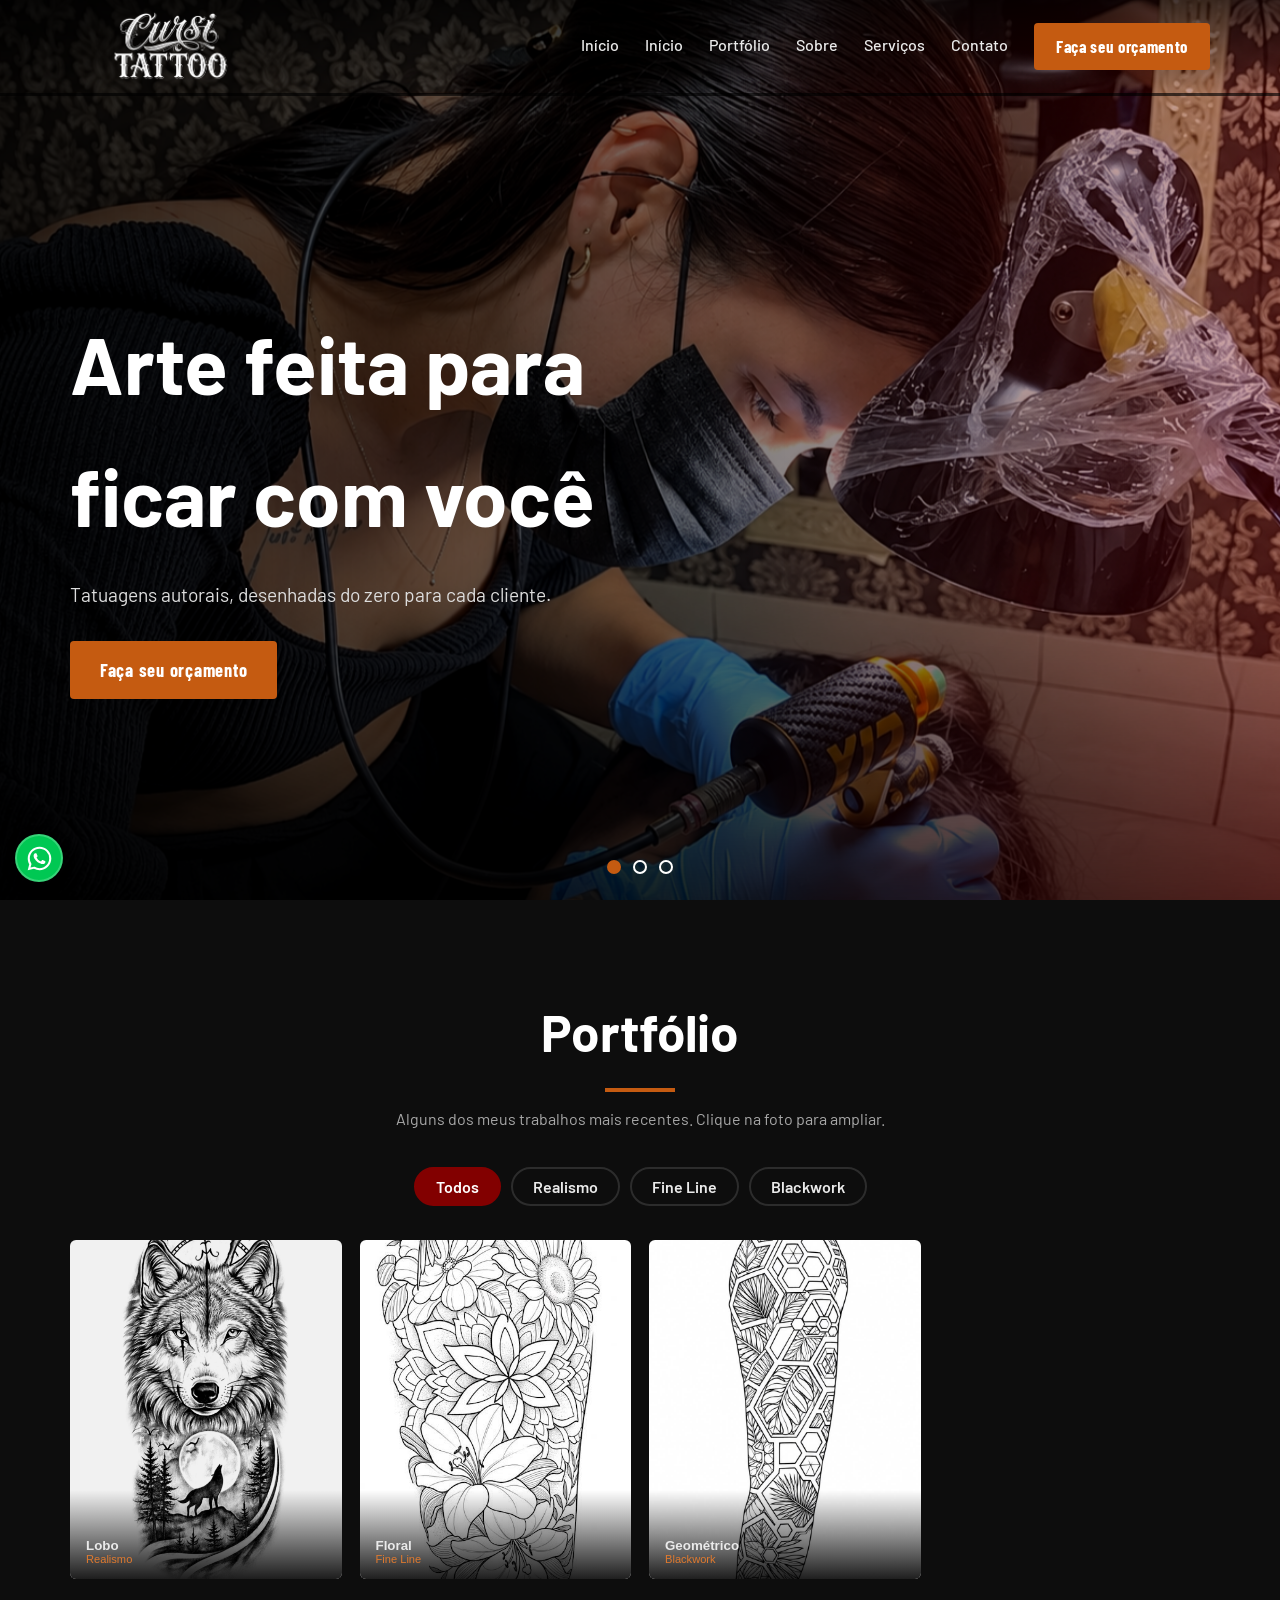
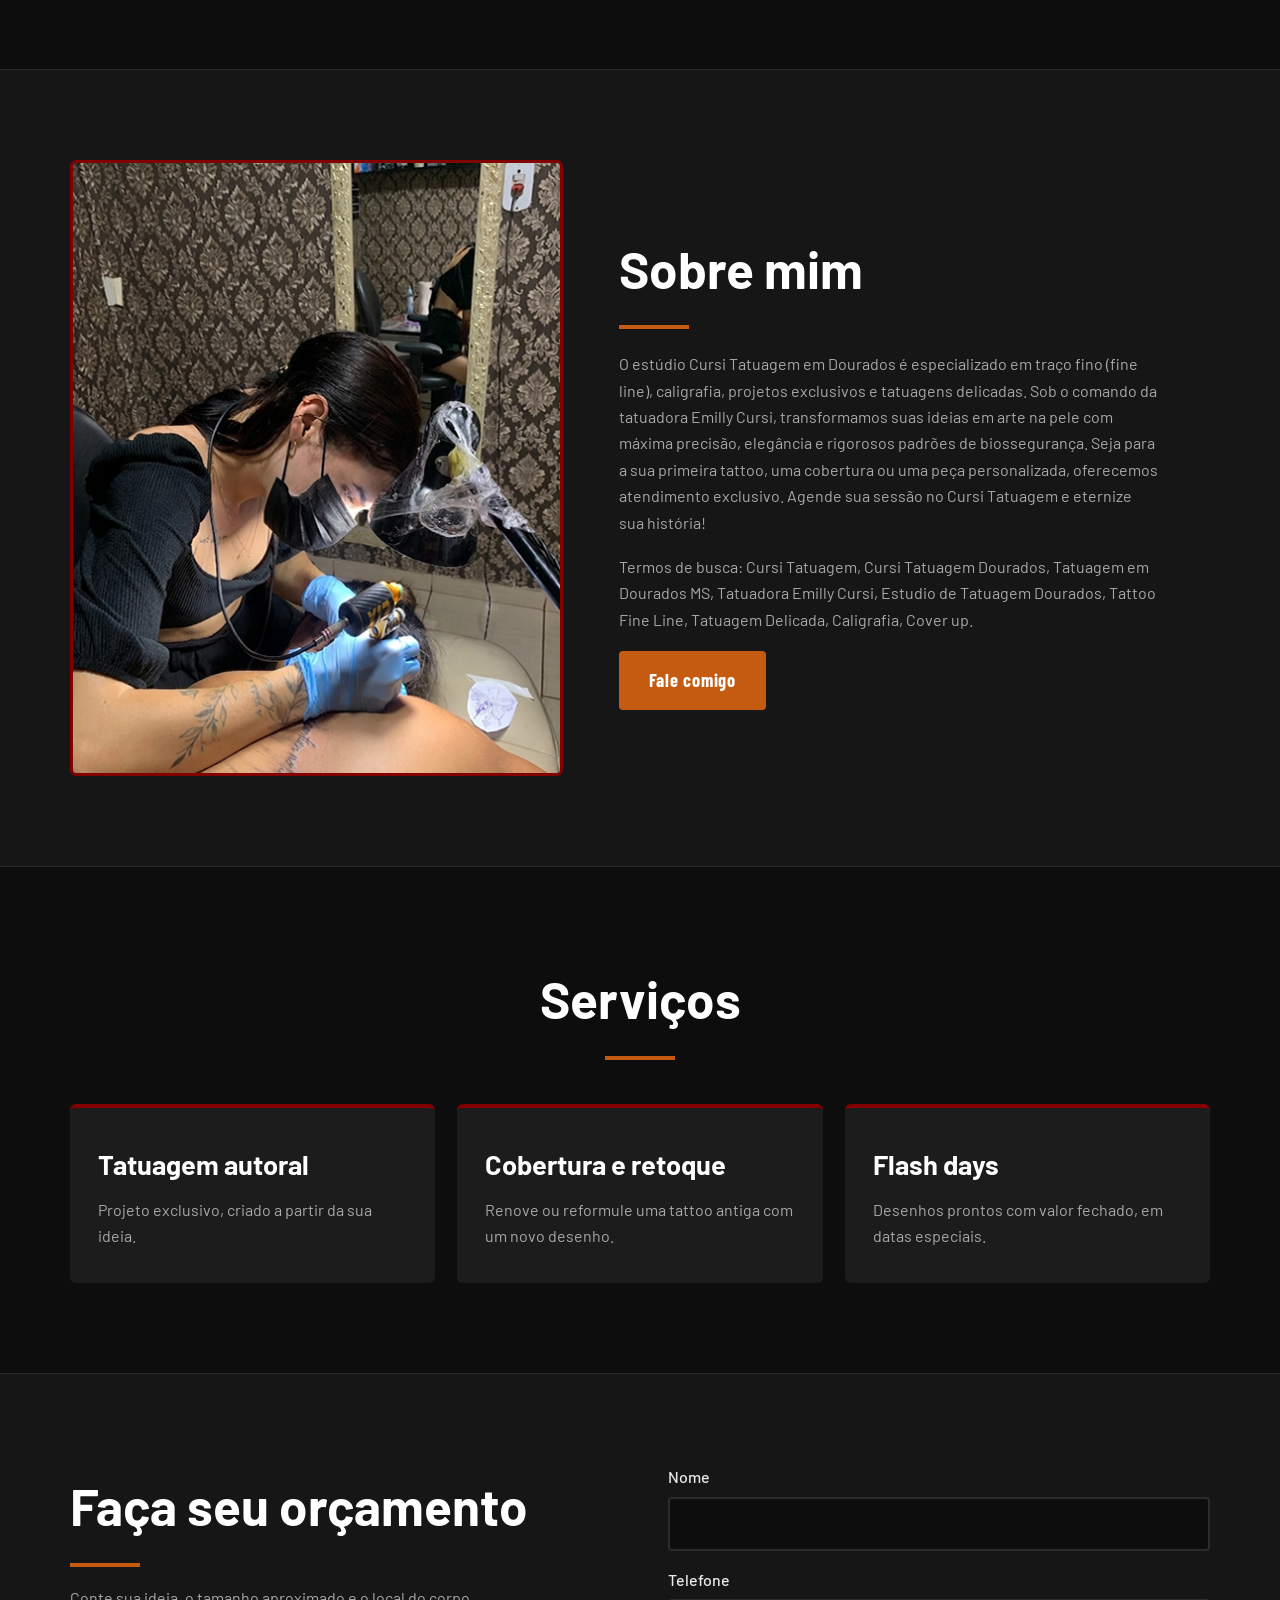
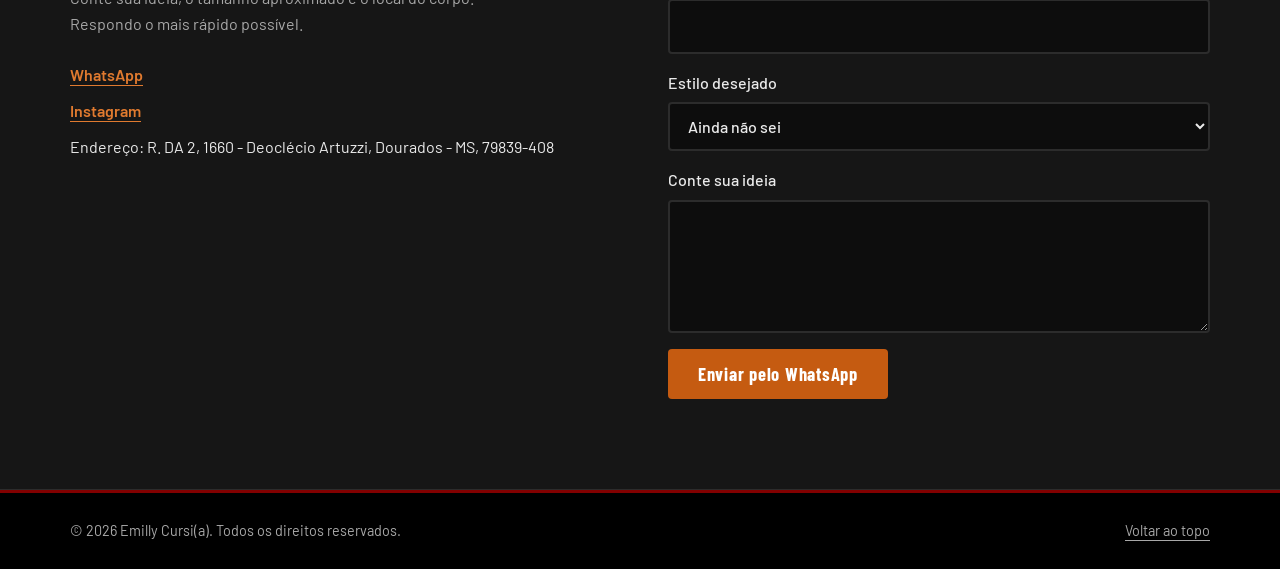
==== index.html @ 201fee4a "Add files via upload" ====
<!DOCTYPE html>
<html lang="pt-BR">
<head>
    <meta charset="UTF-8">
    <meta name="viewport" content="width=device-width, initial-scale=1.0">
    <meta name="theme-color" content="#820000">
    <meta name="description" content="Portfólio de tatuagens: realismo, fine line, blackwork e mais. Peça seu orçamento pelo WhatsApp.">
    <title>Cursi Tattoo | Tatuagens autorais</title>
	<link rel="icon" type="imagens/x-icon" href="imagens/favicon.ico">
    <link rel="preconnect" href="https://fonts.googleapis.com">
    <link rel="preconnect" href="https://fonts.gstatic.com" crossorigin>
    <link href="https://fonts.googleapis.com/css2?family=Barlow+Condensed:wght@500;600;700&family=Barlow:wght@400;500;600&display=swap" rel="stylesheet">
    <link rel="stylesheet" href="style.css">
</head>
<body>

    <!-- CABEÇALHO -->
    <header class="topo" id="topo">
        <div class="topo__barra container">
            <a href="#inicio" class="logo" aria-label="Página inicial">
                <img src="imagens/logo.png" alt="Logotipo" width="400" height="120">
            </a>

            <button class="menu-btn" id="menu-btn" aria-label="Abrir menu" aria-expanded="false" aria-controls="menu">
                <span></span><span></span><span></span>
            </button>

            <nav class="menu" id="menu" aria-label="Navegação principal">
                <a href="#inicio">Início</a>
                <a href="#inicio">Início</a>
                <a href="#portfolio">Portfólio</a>
                <a href="#sobre">Sobre</a>
                <a href="#servicos">Serviços</a>
                <a href="#contato">Contato</a>
                <a href="#contato" class="btn btn--cta menu__cta">Faça seu orçamento</a>
            </nav>
        </div>
    </header>

    <main>
        <!-- HERO (slides) -->
        <section class="hero" id="inicio" aria-roledescription="carrossel">
            <div class="slide ativo" style="--img:url('imagens/tatoo1.png')">
                <div class="container slide__texto">
                    <h1>Arte feita para ficar com você</h1>
                    <p>Tatuagens autorais, desenhadas do zero para cada cliente.</p>
                    <a href="#contato" class="btn btn--cta">Faça seu orçamento</a>
                </div>
            </div>
            <div class="slide" style="--img:url('imagens/tatoo2.png')">
                <div class="container slide__texto">
                    <h2>Higiene e segurança em cada sessão</h2>
                    <p>Material descartável e esterilizado, ambiente limpo e profissional.</p>
                    <a href="#contato" class="btn btn--cta">Faça seu orçamento</a>
                </div>
            </div>
            <div class="slide" style="--img:url('imagens/tatoo3.png')">
                <div class="container slide__texto">
                    <h2>Do primeiro traço à cicatrização</h2>
                    <p>Acompanho você em todas as etapas, inclusive nos cuidados depois da tattoo.</p>
                    <a href="#portfolio" class="btn btn--cta">Ver trabalhos</a>
                </div>
            </div>

            <div class="hero__pontos" id="hero-pontos" role="tablist" aria-label="Escolher slide"></div>
        </section>

        <!-- PORTFÓLIO -->
        <section class="secao" id="portfolio">
            <div class="container">
                <h2 class="titulo">Portfólio</h2>
                <p class="subtitulo">Alguns dos meus trabalhos mais recentes. Clique na foto para ampliar.</p>

                <div class="filtros" id="filtros" role="group" aria-label="Filtrar por estilo"></div>

                <div class="galeria" id="galeria">
                    <!-- As imagens aparecem aqui automaticamente pelo JavaScript -->
                </div>
            </div>
        </section>

        <!-- SOBRE -->
        <section class="secao secao--escura" id="sobre">
            <div class="container sobre">
                <div class="sobre__foto">
                    <img src="imagens/perfil.png" alt="Foto do tatuador(a)" onerror="this.parentElement.classList.add('sem-foto')">
                </div>
                <div class="sobre__texto">
                    <h2 class="titulo titulo--esq">Sobre mim</h2>
                    <p>O estúdio Cursi Tatuagem em Dourados é especializado em traço fino (fine line), caligrafia, projetos exclusivos e tatuagens delicadas. Sob o comando da tatuadora Emilly Cursi,
					transformamos suas ideias em arte na pele com máxima precisão, elegância e rigorosos padrões de biossegurança. Seja para a sua primeira tattoo, uma cobertura ou uma peça personalizada,
					oferecemos atendimento exclusivo. Agende sua sessão no Cursi Tatuagem e eternize sua história!</p>
                    <p>Termos de busca: Cursi Tatuagem, Cursi Tatuagem Dourados, Tatuagem em Dourados MS, Tatuadora Emilly Cursi, Estudio de Tatuagem Dourados, Tattoo Fine Line, Tatuagem Delicada, Caligrafia, Cover up.</p>
                    <a href="#contato" class="btn btn--cta">Fale comigo</a>
                </div>
            </div>
        </section>

        <!-- SERVIÇOS -->
        <section class="secao" id="servicos">
            <div class="container">
                <h2 class="titulo">Serviços</h2>
                <div class="servicos">
                    <article class="servico">
                        <h3>Tatuagem autoral</h3>
                        <p>Projeto exclusivo, criado a partir da sua ideia.</p>
                    </article>
                    <article class="servico">
                        <h3>Cobertura e retoque</h3>
                        <p>Renove ou reformule uma tattoo antiga com um novo desenho.</p>
                    </article>
                    <article class="servico">
                        <h3>Flash days</h3>
                        <p>Desenhos prontos com valor fechado, em datas especiais.</p>
                    </article>
                </div>
            </div>
        </section>

        <!-- CONTATO -->
        <section class="secao secao--escura" id="contato">
            <div class="container contato">
                <div class="contato__info">
                    <h2 class="titulo titulo--esq">Faça seu orçamento</h2>
                    <p>Conte sua ideia, o tamanho aproximado e o local do corpo. Respondo o mais rápido possível.</p>
                    <ul class="contato__lista">
                        <li><a href="#" id="link-whats" target="_blank" rel="noopener">WhatsApp</a></li>
                        <li><a href="#" id="link-insta" target="_blank" rel="noopener">Instagram</a></li>
                        <li id="endereco">Endereço: R. DA 2, 1660 - Deoclécio Artuzzi, Dourados - MS, 79839-408</li>
                    </ul>
                </div>

                <form class="form" id="form-contato">
                    <label>Nome
                        <input type="text" name="nome" required autocomplete="name">
                    </label>
                    <label>Telefone
                        <input type="tel" name="telefone" required autocomplete="tel">
                    </label>
                    <label>Estilo desejado
                        <select name="estilo" id="campo-estilo"></select>
                    </label>
                    <label>Conte sua ideia
                        <textarea name="mensagem" rows="4" required></textarea>
                    </label>
                    <button type="submit" class="btn btn--cta">Enviar pelo WhatsApp</button>
                </form>
            </div>
        </section>
    </main>

    <footer class="rodape">
        <div class="container rodape__linha">
            <p>&copy; 2026 Emilly Cursi(a). Todos os direitos reservados.</p>
            <a href="#topo">Voltar ao topo</a>
        </div>
    </footer>

    <!-- LIGHTBOX -->
    <div class="lightbox" id="lightbox" hidden>
        <button class="lightbox__fechar" id="lightbox-fechar" aria-label="Fechar">&times;</button>
        <figure>
            <img id="lightbox-img" src="" alt="">
            <figcaption id="lightbox-legenda"></figcaption>
        </figure>
    </div>


    <!-- BOTÃO FIXO DO WHATSAPP -->
    <a class="whatsapp-flutuante" id="whatsapp-flutuante"
       href="#" target="_blank" rel="noopener"
       aria-label="Fale pelo WhatsApp">
        <svg viewBox="0 0 32 32" aria-hidden="true" focusable="false">
            <path d="M16.02 3C8.85 3 3.02 8.82 3.02 15.99c0 2.29.6 4.44 1.66 6.3L3 29l6.88-1.64a12.94 12.94 0 0 0 6.14 1.55h.01c7.17 0 13-5.83 13-13S23.19 3 16.02 3Zm0 23.7h-.01a10.7 10.7 0 0 1-5.45-1.49l-.39-.23-4.08.98 1.09-3.98-.25-.41a10.68 10.68 0 0 1-1.64-5.58C5.29 10.1 10.12 5.27 16.02 5.27c2.85 0 5.53 1.11 7.55 3.13a10.6 10.6 0 0 1 3.12 7.56c0 5.9-4.8 10.74-10.67 10.74Zm5.88-8.04c-.32-.16-1.9-.94-2.19-1.05-.29-.1-.51-.16-.72.16-.22.32-.83 1.05-1.02 1.27-.19.21-.37.24-.69.08-.32-.16-1.36-.5-2.59-1.59-.96-.85-1.61-1.9-1.8-2.22-.19-.32-.02-.49.14-.65.14-.14.32-.37.48-.56.16-.19.21-.32.32-.53.11-.22.05-.4-.03-.56-.08-.16-.72-1.74-.99-2.38-.26-.62-.53-.54-.72-.55h-.61c-.21 0-.56.08-.85.4-.29.32-1.12 1.1-1.12 2.67s1.15 3.1 1.31 3.31c.16.21 2.26 3.45 5.47 4.84.76.33 1.36.53 1.82.68.76.24 1.45.21 2 .13.61-.09 1.9-.78 2.17-1.53.27-.75.27-1.39.19-1.53-.08-.14-.29-.22-.61-.38Z"/>
        </svg>
    </a>

    <script src="script.js"></script>
</body>
</html>
---- style.css ----
:root {
    --vinho: #820000;
    --vinho-escuro: #4a0000;
    --laranja: #c55b11;
    --laranja-claro: #e07a2f;
    --fundo: #0d0d0d;
    --fundo-2: #161616;
    --card: #1c1c1c;
    --texto: #eaeaea;
    --texto-suave: #a8a8a8;
    --borda: #2c2c2c;
    --altura-topo: 96px;
}

*, *::before, *::after { margin: 0; padding: 0; box-sizing: border-box; }

html { scroll-behavior: smooth; scroll-padding-top: var(--altura-topo); }

body {
    font-family: 'Barlow', 'Segoe UI', Tahoma, sans-serif;
    background: var(--fundo);
    color: var(--texto);
    line-height: 1.65;
    -webkit-font-smoothing: antialiased;
}

img { max-width: 100%; display: block; }
a { color: inherit; }

h1, h2, h3, .logo { display: block; flex-shrink: 0; }
.logo img { width: 200px; height: auto; }

:focus-visible { outline: 3px solid var(--laranja-claro); outline-offset: 3px; }

.container { width: min(1140px, 100% - 40px); margin-inline: auto; }

/* ---------- Botões ---------- */
.btn {
    display: inline-block;
    padding: 14px 30px;
    border: 0;
    border-radius: 4px;
    font-family: 'Barlow Condensed', sans-serif;
    font-size: 1.15rem;
    font-weight: 700;
    letter-spacing: 0.04em;
    text-decoration: none;
    cursor: pointer;
    transition: background-color .25s, transform .15s;
}
.btn--cta { background: var(--laranja); color: #fff; }
.btn--cta:hover { background: var(--laranja-claro); }
.btn--cta:active { transform: translateY(1px); }

/* ---------- Topo ---------- */
.topo {
    position: fixed;
    inset: 0 0 auto 0;
    z-index: 50;
    height: var(--altura-topo);
    background: linear-gradient(rgba(0,0,0,.65), transparent);
    border-bottom: 3px solid transparent;
    transition: background-color .3s, border-color .3s, height .3s;
}
.topo.rolou {
    background: rgba(13, 13, 13, .94);
    backdrop-filter: blur(8px);
    border-bottom-color: var(--vinho);
}
.topo__barra {
    height: 100%;
    display: flex;
    align-items: center;
    justify-content: space-between;
    gap: 20px;
}
.logo {
    font-size: 1.9rem;
    text-decoration: none;
    color: #fff;
    letter-spacing: 0.02em;
}

.menu { display: flex; align-items: center; gap: 26px; }
.menu a:not(.btn) {
    text-decoration: none;
    font-weight: 500;
    color: var(--texto);
    padding: 6px 0;
    border-bottom: 2px solid transparent;
    transition: border-color .2s, color .2s;
}
.menu a:not(.btn):hover { border-color: var(--laranja); color: #fff; }
.menu__cta { padding: 10px 22px; font-size: 1.05rem; }

.menu-btn {
    display: none;
    background: none;
    border: 0;
    width: 44px;
    height: 44px;
    cursor: pointer;
    flex-direction: column;
    justify-content: center;
    gap: 6px;
    padding: 10px;
}
.menu-btn span {
    display: block;
    height: 3px;
    background: #fff;
    border-radius: 2px;
    transition: transform .25s, opacity .25s;
}
.menu-btn[aria-expanded="true"] span:nth-child(1) { transform: translateY(9px) rotate(45deg); }
.menu-btn[aria-expanded="true"] span:nth-child(2) { opacity: 0; }
.menu-btn[aria-expanded="true"] span:nth-child(3) { transform: translateY(-9px) rotate(-45deg); }

/* ---------- Hero ---------- */
.hero {
    position: relative;
    height: 100vh;
    height: 100svh;
    min-height: 560px;
    overflow: hidden;
    background: var(--vinho-escuro);
}
.slide {
    position: absolute;
    inset: 0;
    display: flex;
    align-items: center;
    padding-top: var(--altura-topo);
    opacity: 0;
    visibility: hidden;
    transition: opacity 1.2s ease, visibility 1.2s;
    background: linear-gradient(135deg, var(--vinho-escuro), var(--fundo));
}
.slide.ativo { opacity: 1; visibility: visible; }

/* Imagem de fundo com zoom lento */
.slide::before {
    content: "";
    position: absolute;
    inset: 0;
    background: var(--img) center / cover no-repeat;
    transform: scale(1);
}
.slide.ativo::before { animation: zoom-lento 12s ease-out forwards; }
@keyframes zoom-lento { to { transform: scale(1.15); } }

/* Película escura + toque vinho para dar leitura ao texto */
.slide::after {
    content: "";
    position: absolute;
    inset: 0;
    background:
        linear-gradient(90deg, rgba(0,0,0,.85) 0%, rgba(0,0,0,.5) 55%, rgba(130,0,0,.35) 100%),
        linear-gradient(0deg, rgba(0,0,0,.7) 0%, transparent 35%);
}
.slide > * { position: relative; z-index: 1; }

.slide__texto { max-width: 1140px; }
.slide__texto h1,
.slide__texto h2 {
    font-size: clamp(2.6rem, 7vw, 5rem);
    max-width: 14ch;
    margin-bottom: 18px;
    color: #fff;
}
.slide__texto p {
    max-width: 46ch;
    font-size: 1.2rem;
    color: #ddd;
    margin-bottom: 30px;
}

.hero__pontos {
    position: absolute;
    bottom: 26px;
    left: 0; right: 0;
    display: flex;
    justify-content: center;
    gap: 12px;
}
.ponto {
    width: 14px;
    height: 14px;
    border-radius: 50%;
    border: 2px solid #fff;
    background: transparent;
    cursor: pointer;
    transition: background-color .2s;
}
.ponto.ativo { background: var(--laranja); border-color: var(--laranja); }

/* ---------- Seções ---------- */
.secao { padding: 90px 0; }
.secao--escura { background: var(--fundo-2); border-block: 1px solid var(--borda); }

.titulo {
    font-size: clamp(2.2rem, 5vw, 3.2rem);
    text-align: center;
    color: #fff;
    margin-bottom: 14px;
}
.titulo::after {
    content: "";
    display: block;
    width: 70px;
    height: 4px;
    margin: 14px auto 0;
    background: var(--laranja);
}
.titulo--esq { text-align: left; }
.titulo--esq::after { margin-left: 0; }

.subtitulo {
    text-align: center;
    color: var(--texto-suave);
    max-width: 56ch;
    margin: 0 auto 34px;
}

/* ---------- Filtros ---------- */
.filtros {
    display: flex;
    flex-wrap: wrap;
    justify-content: center;
    gap: 10px;
    margin-bottom: 34px;
}
.filtro {
    background: transparent;
    color: var(--texto);
    border: 2px solid var(--borda);
    border-radius: 999px;
    padding: 8px 20px;
    font: 600 1rem 'Barlow', sans-serif;
    cursor: pointer;
    transition: background-color .2s, border-color .2s;
}
.filtro:hover { border-color: var(--laranja); }
.filtro.ativo { background: var(--vinho); border-color: var(--vinho); color: #fff; }

/* ---------- Galeria ---------- */
.galeria {
    display: grid;
    grid-template-columns: repeat(auto-fill, minmax(260px, 1fr));
    gap: 18px;
}
.foto-card {
    position: relative;
    padding: 0;
    border: 0;
    background: var(--card);
    border-radius: 6px;
    overflow: hidden;
    cursor: zoom-in;
    aspect-ratio: 4 / 5;
    text-align: left;
    color: inherit;
}
.foto-card img {
    width: 100%;
    height: 100%;
    object-fit: cover;
    transition: transform .5s ease;
}
.foto-card:hover img { transform: scale(1.06); }

.foto-card__legenda {
    position: absolute;
    inset: auto 0 0 0;
    padding: 48px 16px 14px;
    background: linear-gradient(transparent, rgba(0,0,0,.88));
    font-weight: 600;
}
.foto-card__legenda small {
    display: block;
    font-weight: 400;
    color: var(--laranja-claro);
}
.galeria__vazia { grid-column: 1 / -1; text-align: center; color: var(--texto-suave); }

/* ---------- Sobre ---------- */
.sobre {
    display: grid;
    grid-template-columns: 1fr 1.2fr;
    gap: 56px;
    align-items: center;
}
.sobre__foto {
    aspect-ratio: 4 / 5;
    border-radius: 6px;
    overflow: hidden;
    border: 3px solid var(--vinho);
    background: linear-gradient(135deg, var(--vinho-escuro), var(--card));
}
.sobre__foto img { width: 100%; height: 100%; object-fit: cover; }
.sobre__foto.sem-foto img { display: none; }
.sobre__texto p { color: var(--texto-suave); margin-bottom: 18px; max-width: 60ch; }
.sobre__texto .titulo { margin-bottom: 22px; }

/* ---------- Serviços ---------- */
.servicos {
    display: grid;
    grid-template-columns: repeat(auto-fit, minmax(260px, 1fr));
    gap: 22px;
    margin-top: 44px;
}
.servico {
    background: var(--card);
    padding: 34px 28px;
    border-radius: 6px;
    border-top: 4px solid var(--vinho);
}
.servico h3 { font-size: 1.7rem; margin-bottom: 10px; color: #fff; }
.servico p { color: var(--texto-suave); }

/* ---------- Contato ---------- */
.contato {
    display: grid;
    grid-template-columns: 1fr 1fr;
    gap: 56px;
    align-items: start;
}
.contato__info p { color: var(--texto-suave); margin: 18px 0 24px; max-width: 46ch; }
.contato__lista { list-style: none; display: grid; gap: 10px; }
.contato__lista a { color: var(--laranja-claro); font-weight: 600; text-underline-offset: 4px; }

.form { display: grid; gap: 16px; }
.form label { display: grid; gap: 6px; font-weight: 500; }
.form input,
.form select,
.form textarea {
    width: 100%;
    background: var(--fundo);
    color: var(--texto);
    border: 2px solid var(--borda);
    border-radius: 4px;
    padding: 12px 14px;
    font: inherit;
    transition: border-color .2s;
}
.form input:focus,
.form select:focus,
.form textarea:focus { outline: none; border-color: var(--laranja); }
.form textarea { resize: vertical; }
.form .btn { justify-self: start; }

/* ---------- Rodapé ---------- */
.rodape { background: #000; border-top: 3px solid var(--vinho); padding: 26px 0; color: var(--texto-suave); font-size: .9rem; }
.rodape__linha { display: flex; justify-content: space-between; flex-wrap: wrap; gap: 10px; }
.rodape a { text-underline-offset: 4px; }


/* ---------- WhatsApp flutuante: ícone circular ---------- */
.whatsapp-flutuante {
    position: fixed;
    left: 15px;
    bottom: 18px;
    z-index: 60;
    width: 48px;
    height: 48px;
    display: flex;
    align-items: center;
    justify-content: center;
    padding: 0;
    border: 2px solid rgba(255, 255, 255, .22);
    border-radius: 50%;
    background: #00c853;
    color: #fff;
    box-shadow: 0 3px 12px rgba(0, 0, 0, .42);
    text-decoration: none;
    transition: background-color .2s ease, transform .2s ease, box-shadow .2s ease;
}

.whatsapp-flutuante:hover {
    background: #00b84a;
    color: #fff;
    transform: scale(1.07);
    box-shadow: 0 5px 16px rgba(0, 0, 0, .48);
}

.whatsapp-flutuante svg {
    display: block;
    width: 29px;
    height: 29px;
    fill: currentColor;
}

.whatsapp-flutuante:focus-visible {
    outline: 3px solid #fff;
    outline-offset: 4px;
}

/* ---------- Lightbox ---------- */
.lightbox {
    position: fixed;
    inset: 0;
    z-index: 100;
    background: rgba(0,0,0,.94);
    display: flex;
    align-items: center;
    justify-content: center;
    padding: 24px;
}
.lightbox[hidden] { display: none; }
.lightbox figure { max-width: min(900px, 100%); text-align: center; }
.lightbox img { max-height: 80vh; width: auto; margin: 0 auto; border-radius: 4px; }
.lightbox figcaption { margin-top: 12px; color: var(--texto-suave); }
.lightbox__fechar {
    position: absolute;
    top: 14px; right: 20px;
    background: none;
    border: 0;
    color: #fff;
    font-size: 2.8rem;
    line-height: 1;
    cursor: pointer;
}

/* ---------- Mobile ---------- */
@media (max-width: 860px) {
    :root { --altura-topo: 80px; }
    .logo img { width: 150px; }
    .menu-btn { display: flex; }

    .menu {
        position: fixed;
        top: var(--altura-topo);
        left: 0; right: 0;
        flex-direction: column;
        align-items: stretch;
        gap: 0;
        padding: 10px 20px 24px;
        background: #0d0d0d;
        border-bottom: 3px solid var(--vinho);
        transform: translateY(-120%);
        visibility: hidden;
        transition: transform .3s, visibility .3s;
    }
    .menu.aberto { transform: translateY(0); visibility: visible; }
    .menu a:not(.btn) { padding: 16px 0; border-bottom: 1px solid var(--borda); }
    .menu__cta { margin-top: 18px; text-align: center; }

    .sobre, .contato { grid-template-columns: 1fr; gap: 34px; }
    .sobre__foto { max-width: 380px; }
    .secao { padding: 64px 0; }
}


@media (max-width: 600px) {
    .whatsapp-flutuante {
        left: 14px;
        bottom: max(16px, env(safe-area-inset-bottom));
        width: 48px;
        height: 48px;
    }

    .whatsapp-flutuante svg {
        width: 28px;
        height: 28px;
    }
}

@media (prefers-reduced-motion: reduce) {
    html { scroll-behavior: auto; }
    .slide.ativo::before { animation: none; }
    *, *::before, *::after { transition-duration: .01ms !important; }
}
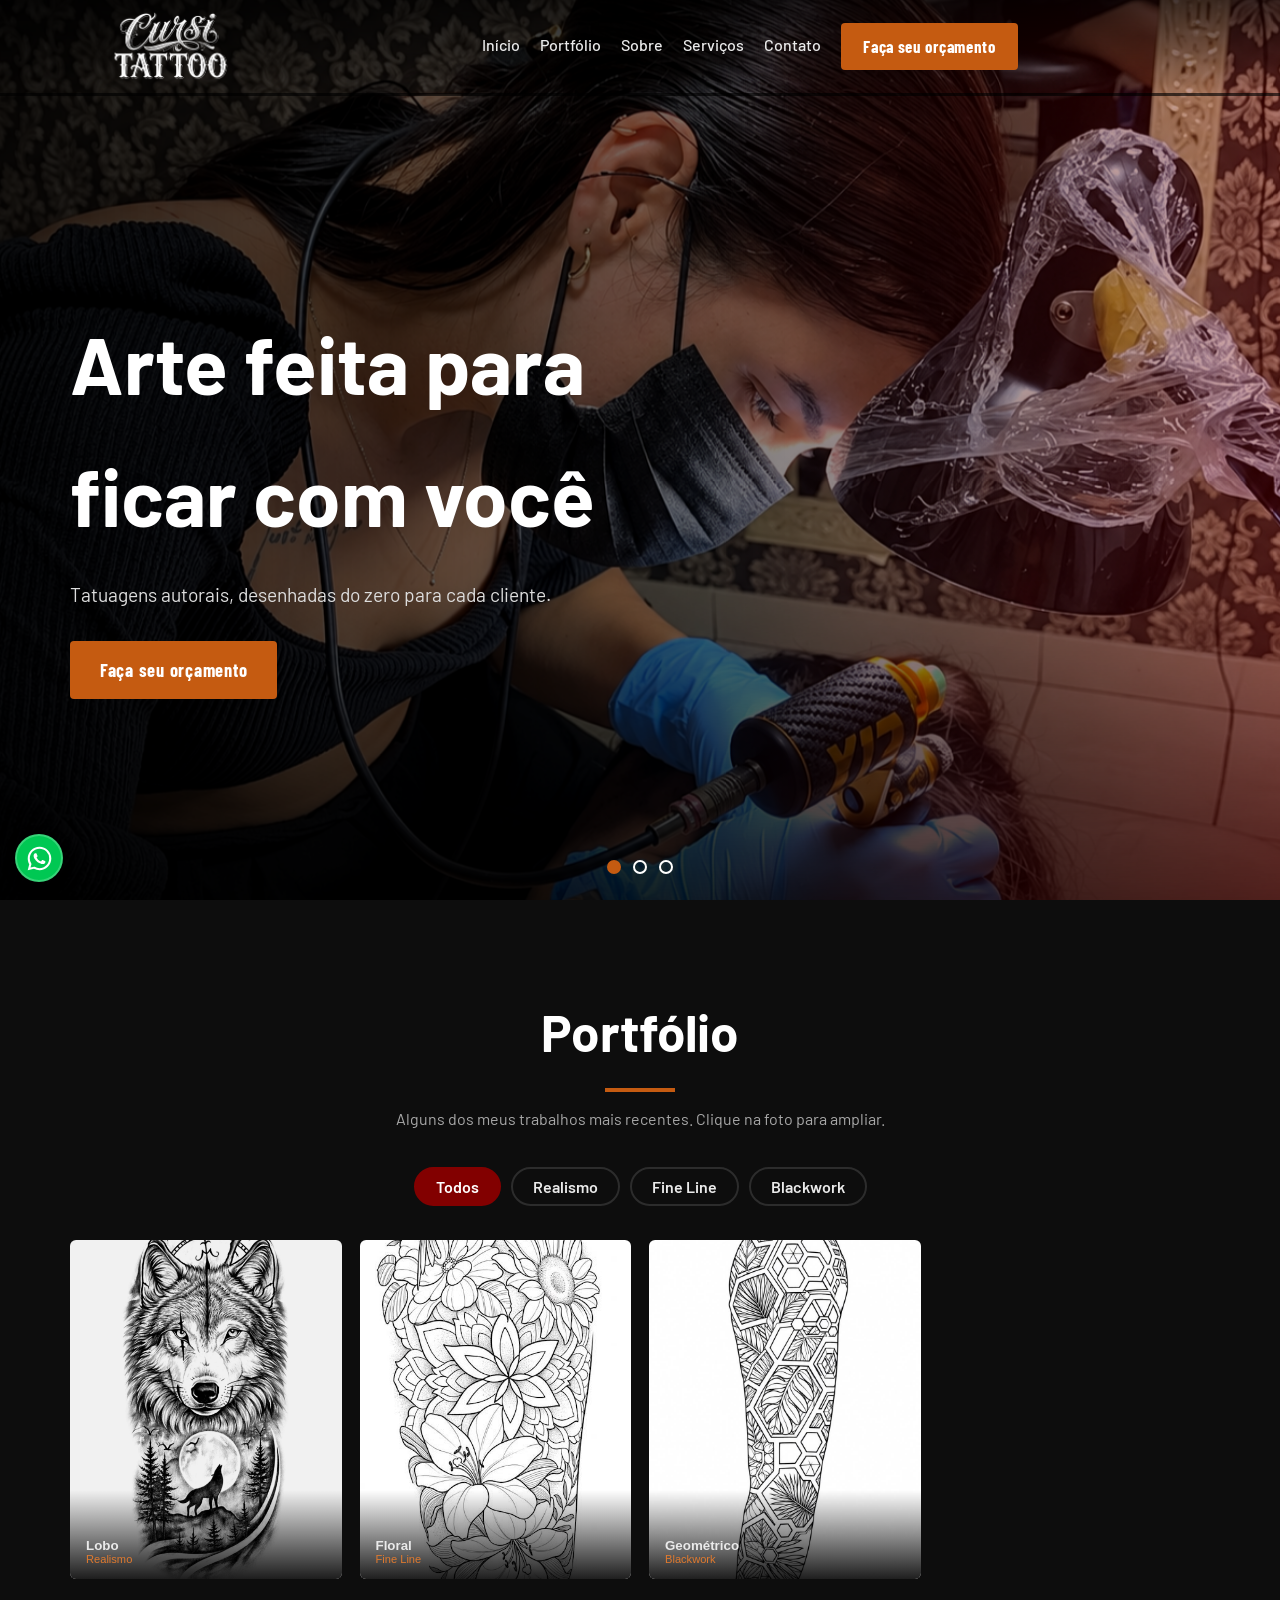
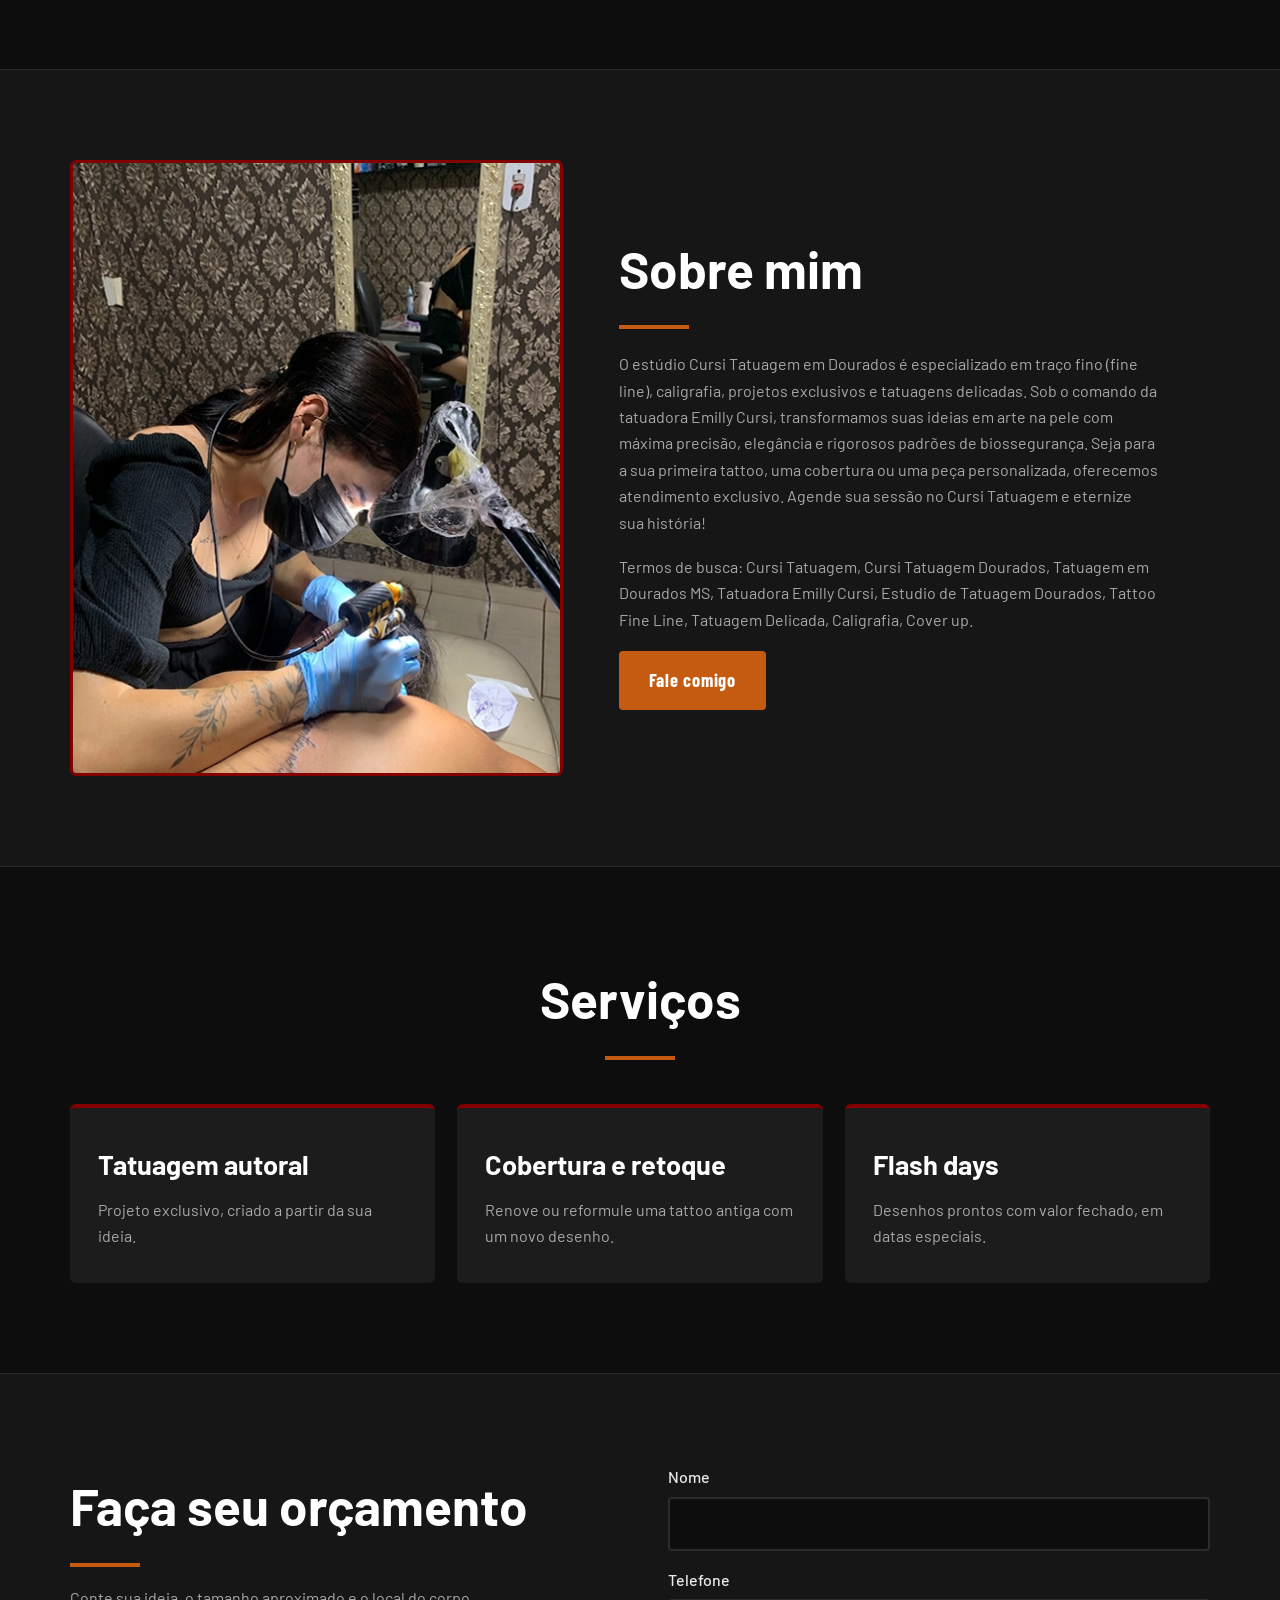
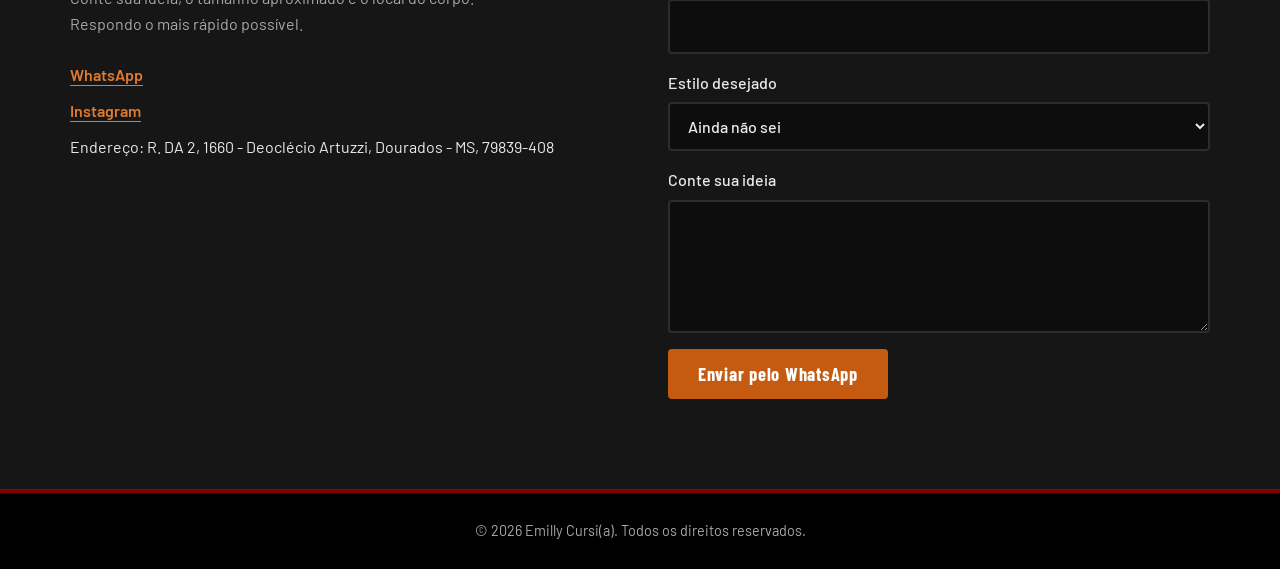
==== commit 7301e13c: "Add files via upload" ====
--- a/index.html
+++ b/index.html
@@ -13,7 +13,7 @@
     <link rel="stylesheet" href="style.css">
 </head>
 <body>
-
+<button id="btn-topo" title="Voltar ao topo">↑</button>
     <!-- CABEÇALHO -->
     <header class="topo" id="topo">
         <div class="topo__barra container">
@@ -26,7 +26,6 @@
             </button>
 
             <nav class="menu" id="menu" aria-label="Navegação principal">
-                <a href="#inicio">Início</a>
                 <a href="#inicio">Início</a>
                 <a href="#portfolio">Portfólio</a>
                 <a href="#sobre">Sobre</a>
@@ -152,7 +151,7 @@
     <footer class="rodape">
         <div class="container rodape__linha">
             <p>&copy; 2026 Emilly Cursi(a). Todos os direitos reservados.</p>
-            <a href="#topo">Voltar ao topo</a>
+            
         </div>
     </footer>
 
--- a/style.css
+++ b/style.css
@@ -470,3 +470,55 @@
     .slide.ativo::before { animation: none; }
     *, *::before, *::after { transition-duration: .01ms !important; }
 }
+
+/* Rolagem suave para toda a página (faz o link do rodapé funcionar suavemente) */
+html {
+    scroll-behavior: smooth;
+}
+
+/* Estilo e posição do botão flutuante */
+#btn-topo {
+    position: fixed;
+    bottom: 20px;
+    right: 20px;
+    z-index: 9999; /* Garante que fique por cima de todas as imagens e textos */
+    background-color: #820000; /* Mesma cor do tema do seu site */
+    color: #ffffff;
+    border: none;
+    border-radius: 50%;
+    width: 45px;
+    height: 45px;
+    font-size: 20px;
+    cursor: pointer;
+    display: none; /* Começa escondido até a pessoa rolar a página */
+    box-shadow: 0 4px 10px rgba(0, 0, 0, 0.3);
+    transition: opacity 0.3s, transform 0.3s;
+}
+
+#btn-topo:hover {
+    background-color: #a30000;
+    transform: scale(1.1);
+}
+
+.rodape__linha {
+    display: flex;
+    flex-direction: column;
+    align-items: center;
+    justify-content: center;
+    text-align: center;
+    gap: 10px;
+}
+/* Centraliza os links do menu mantendo a logo na esquerda */
+.topo__barra {
+    display: flex;
+    align-items: center;
+    justify-content: space-between;
+}
+
+.menu {
+    display: flex;
+    align-items: center;
+    justify-content: center;
+    flex: 1; /* Faz o menu ocupar o espaço restante e centralizar */
+    gap: 20px;
+}
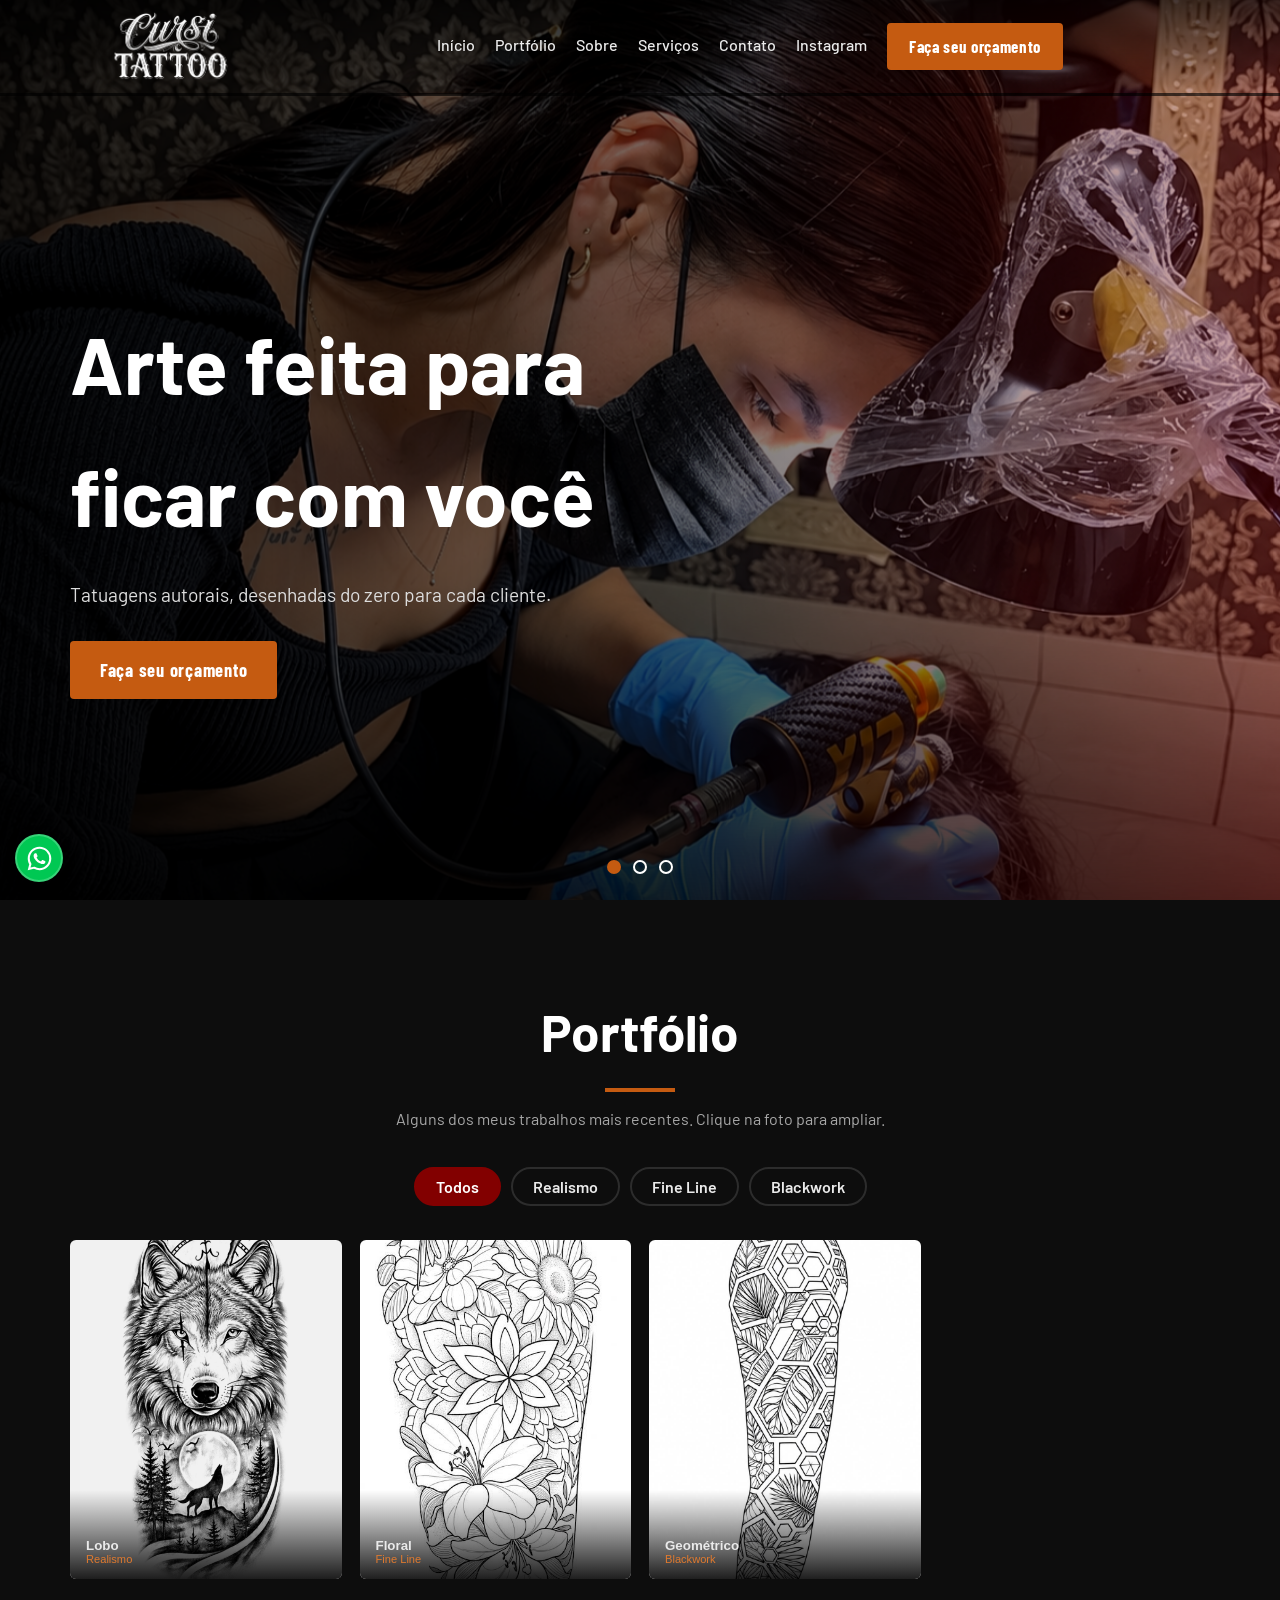
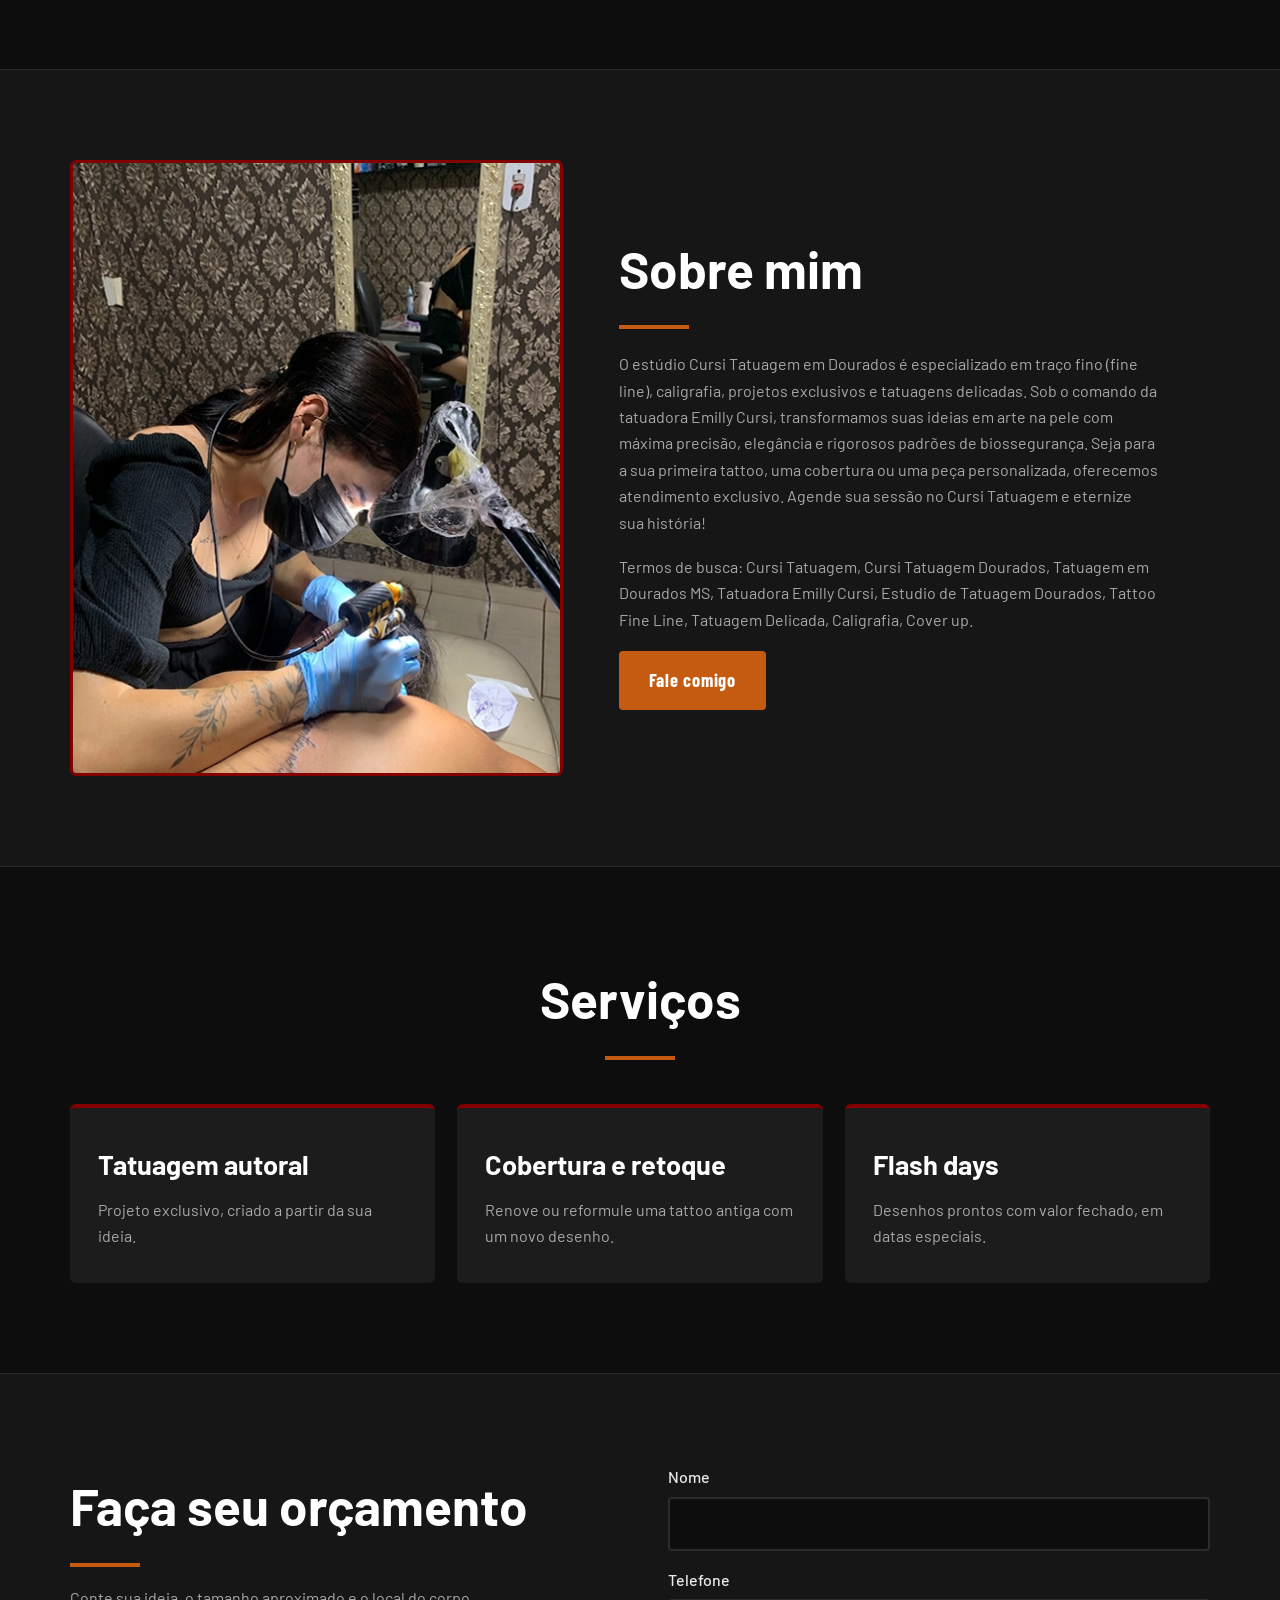
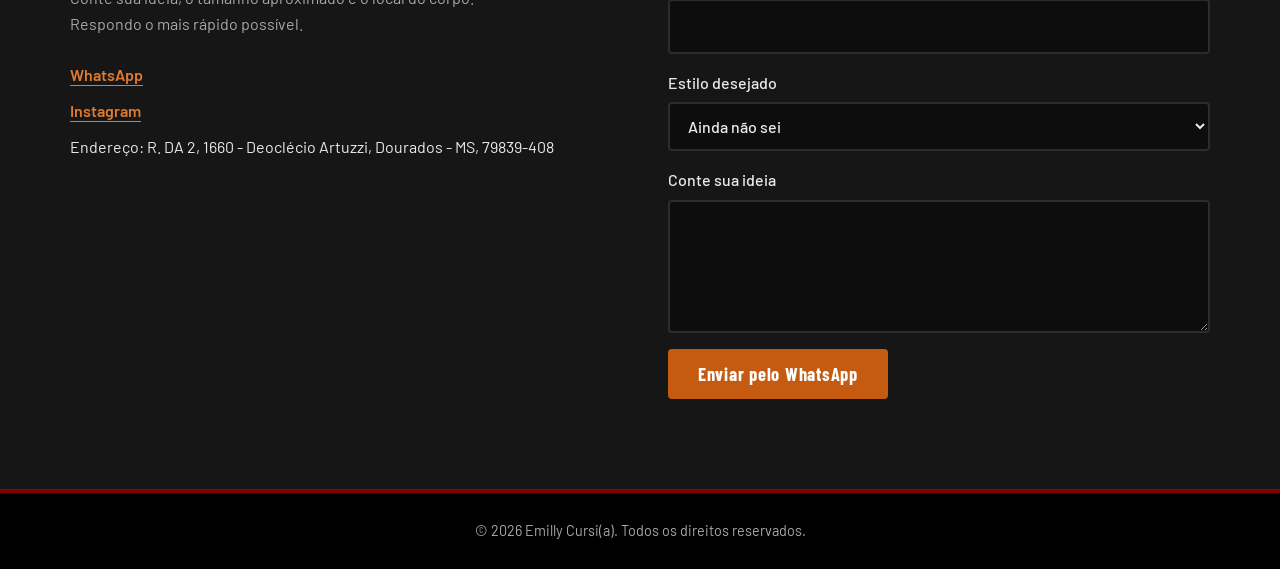
==== commit 7345dc67: "Add files via upload" ====
--- a/index.html
+++ b/index.html
@@ -11,6 +11,7 @@
     <link rel="preconnect" href="https://fonts.gstatic.com" crossorigin>
     <link href="https://fonts.googleapis.com/css2?family=Barlow+Condensed:wght@500;600;700&family=Barlow:wght@400;500;600&display=swap" rel="stylesheet">
     <link rel="stylesheet" href="style.css">
+	<link rel="stylesheet" href="https://cloudflare.com">
 </head>
 <body>
 <button id="btn-topo" title="Voltar ao topo">↑</button>
@@ -31,7 +32,9 @@
                 <a href="#sobre">Sobre</a>
                 <a href="#servicos">Serviços</a>
                 <a href="#contato">Contato</a>
+				<a href="https://instagram.com" id="link-insta" target="_blank" rel="noopener"><i class="fa-brands fa-instagram"></i> Instagram</li>
                 <a href="#contato" class="btn btn--cta menu__cta">Faça seu orçamento</a>
+
             </nav>
         </div>
     </header>
--- a/style.css
+++ b/style.css
@@ -522,3 +522,4 @@
     flex: 1; /* Faz o menu ocupar o espaço restante e centralizar */
     gap: 20px;
 }
+
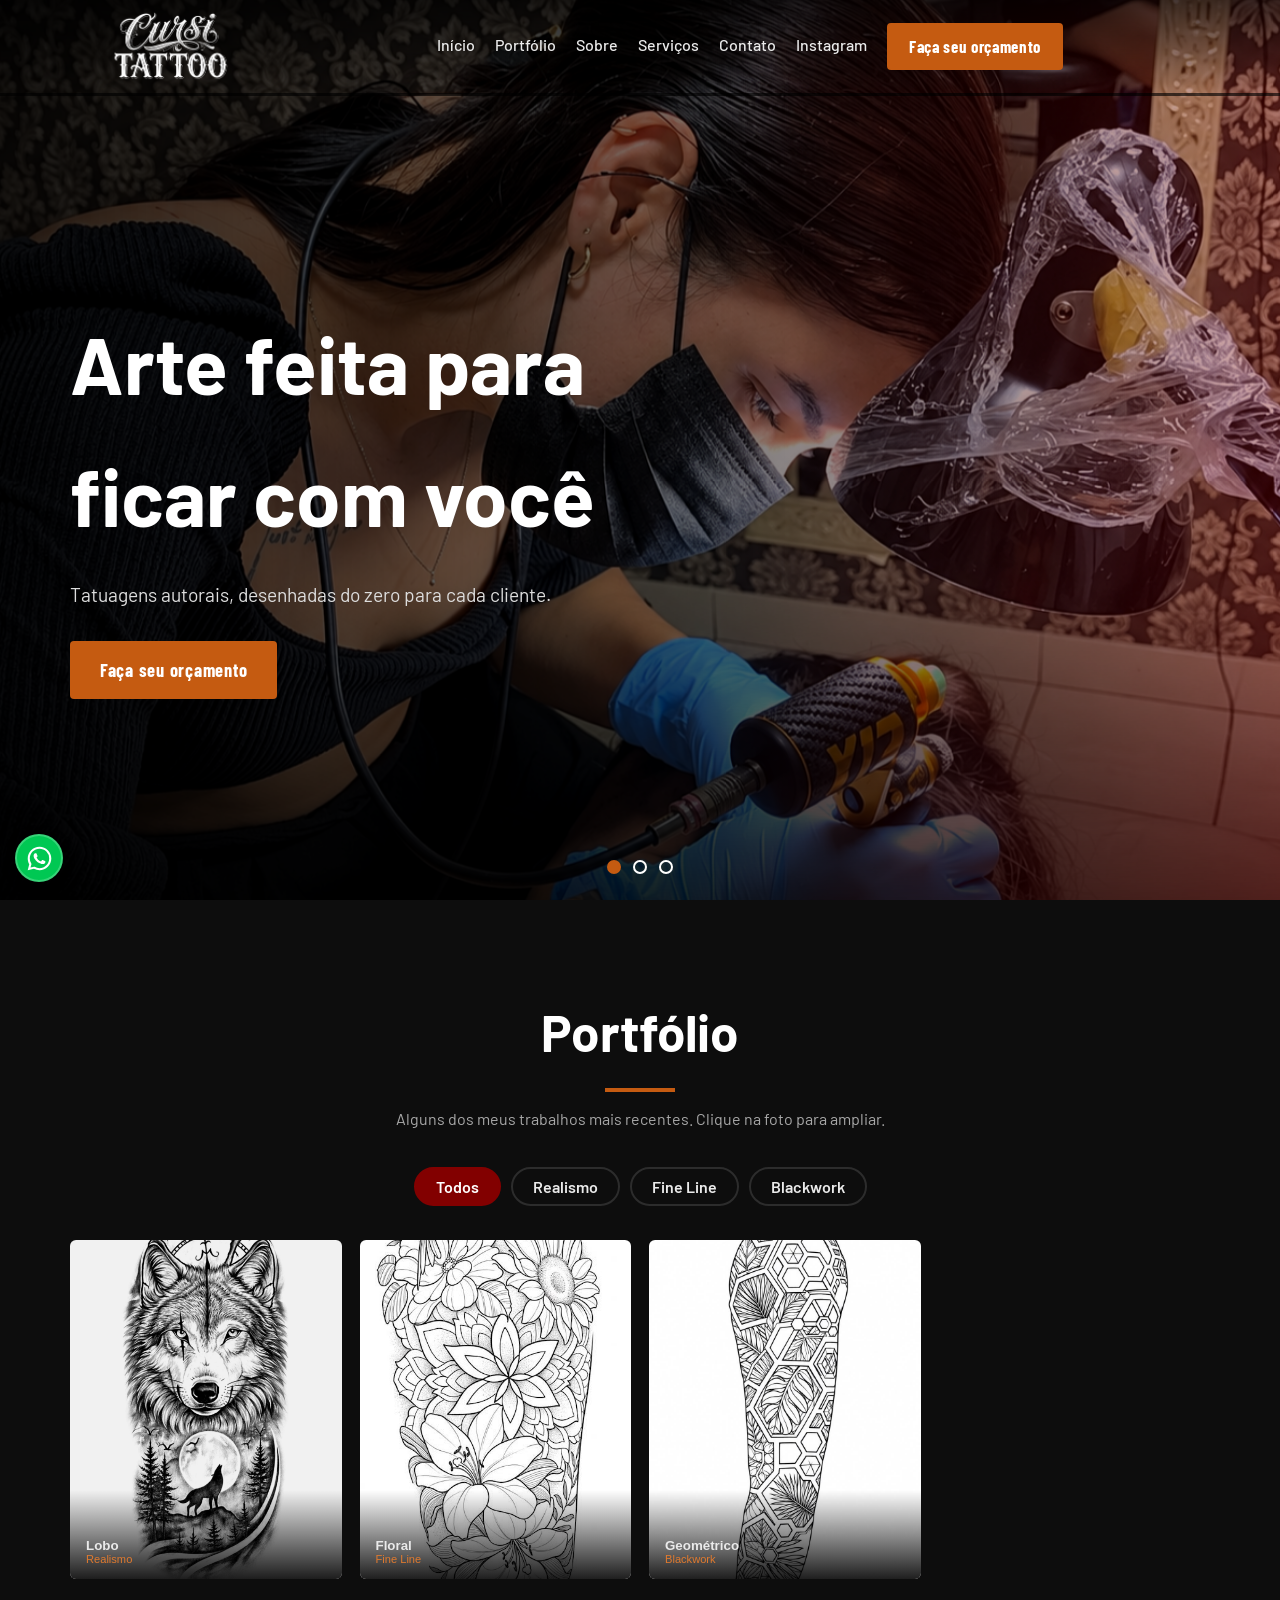
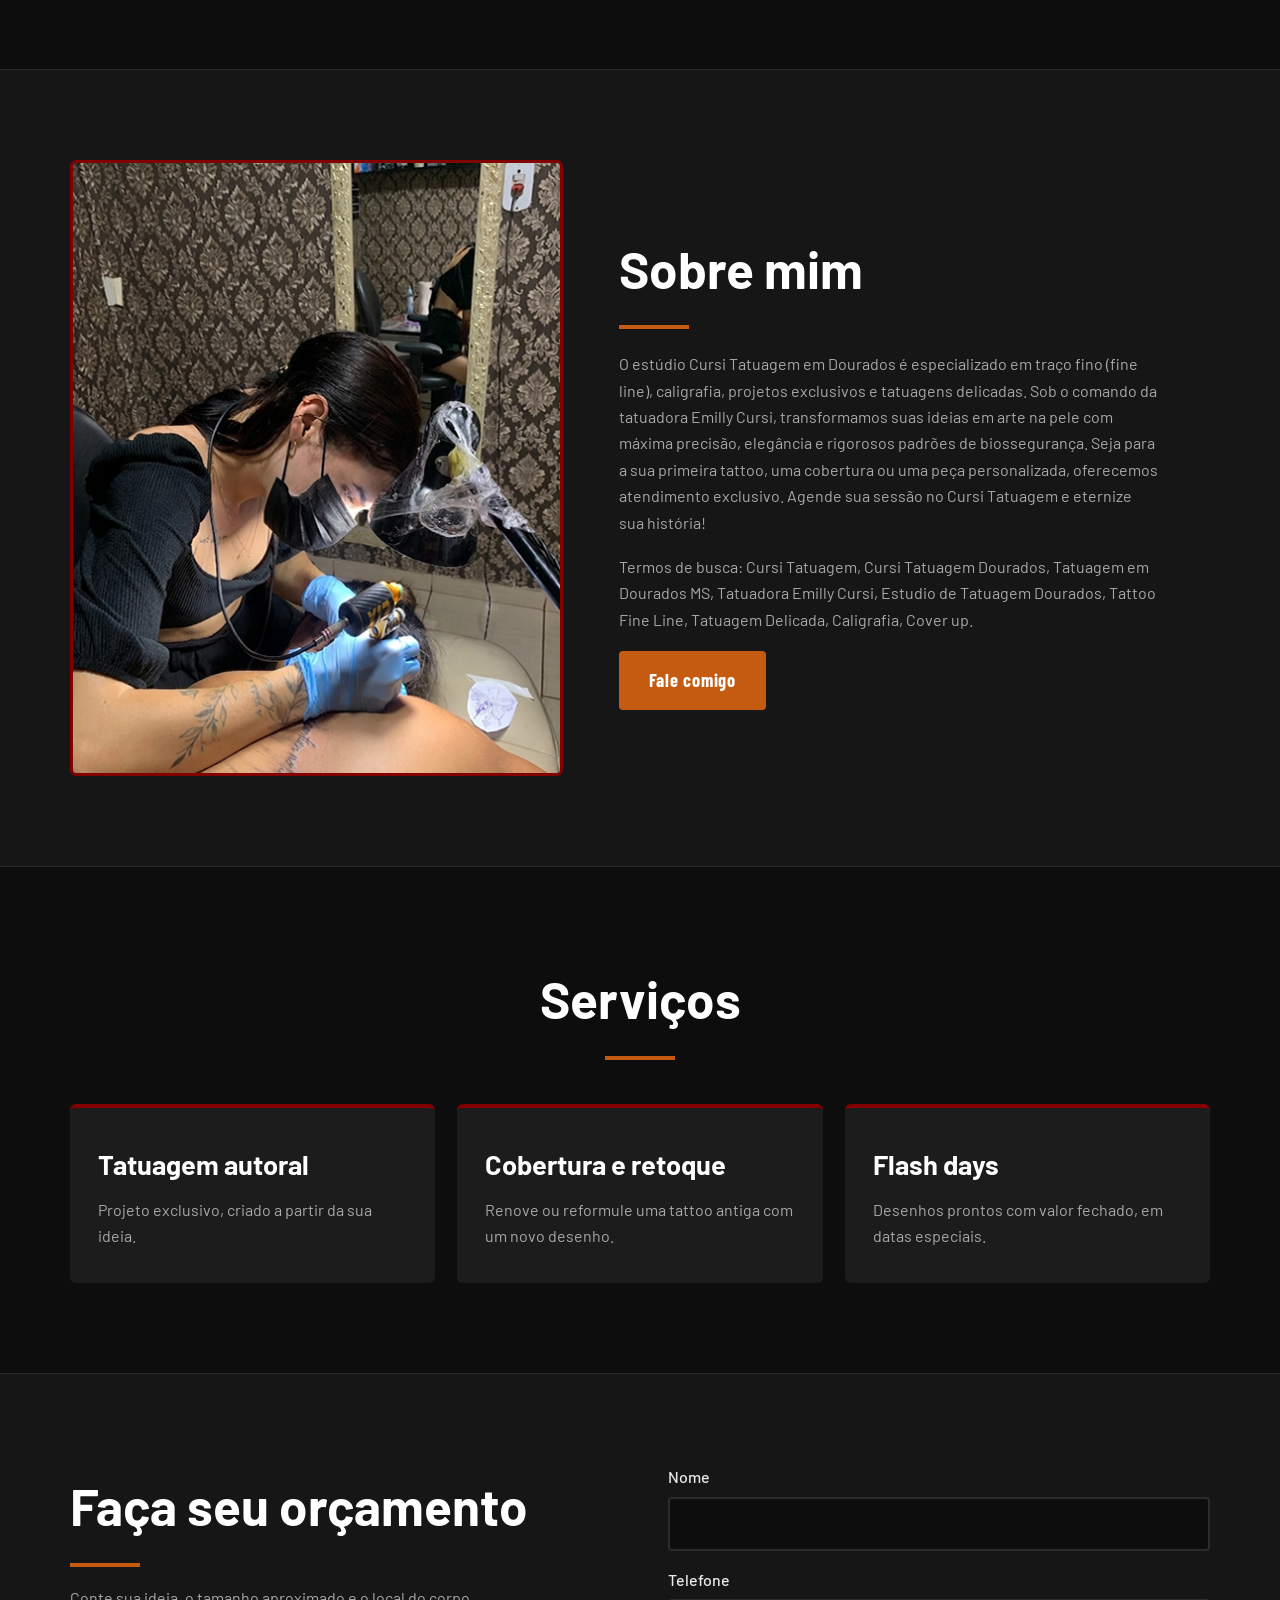
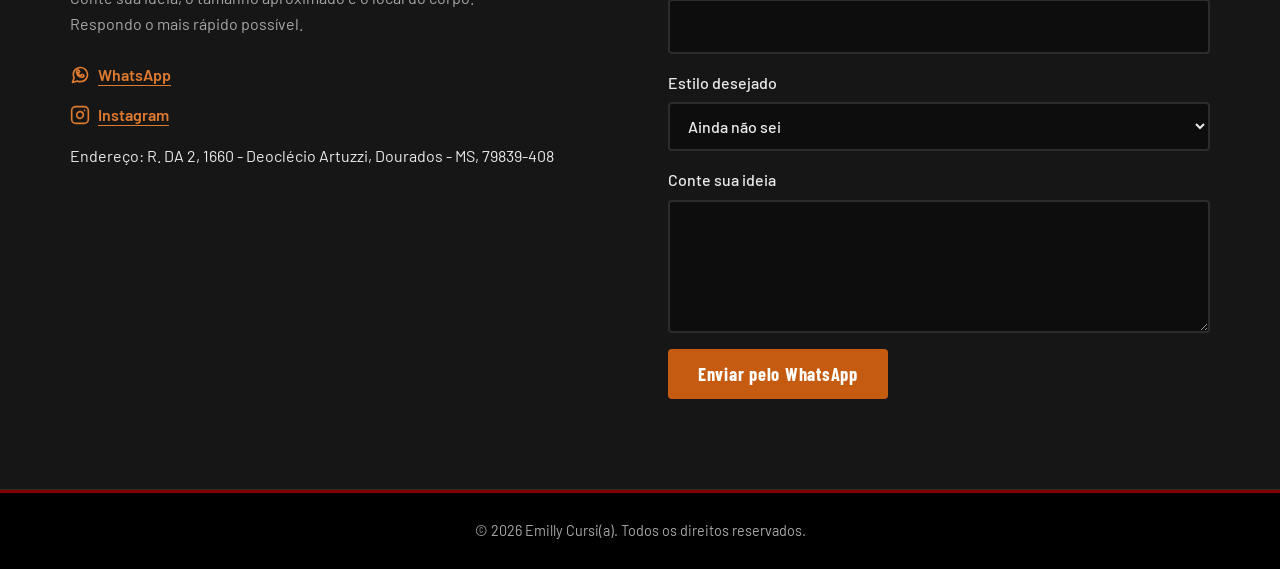
==== commit c3a2c676: "Add files via upload" ====
--- a/index.html
+++ b/index.html
@@ -34,7 +34,6 @@
                 <a href="#contato">Contato</a>
 				<a href="https://instagram.com" id="link-insta" target="_blank" rel="noopener"><i class="fa-brands fa-instagram"></i> Instagram</li>
                 <a href="#contato" class="btn btn--cta menu__cta">Faça seu orçamento</a>
-
             </nav>
         </div>
     </header>
@@ -118,20 +117,35 @@
                 </div>
             </div>
         </section>
-
-        <!-- CONTATO -->
+         <!-- CONTATO -->
         <section class="secao secao--escura" id="contato">
             <div class="container contato">
                 <div class="contato__info">
                     <h2 class="titulo titulo--esq">Faça seu orçamento</h2>
                     <p>Conte sua ideia, o tamanho aproximado e o local do corpo. Respondo o mais rápido possível.</p>
                     <ul class="contato__lista">
-                        <li><a href="#" id="link-whats" target="_blank" rel="noopener">WhatsApp</a></li>
-                        <li><a href="#" id="link-insta" target="_blank" rel="noopener">Instagram</a></li>
+                        <li>
+                            <a href="https://wa.me/5567992175023" id="link-whats" target="_blank" rel="noopener" style="display: inline-flex; align-items: center; gap: 8px;">
+                                <svg xmlns="http://w3.org" width="20" height="20" viewBox="0 0 24 24" fill="none" stroke="currentColor" stroke-width="2" stroke-linecap="round" stroke-linejoin="round">
+                                    <path d="M21 11.5a8.38 8.38 0 0 1-.9 3.8 8.5 8.5 0 0 1-7.6 4.7 8.38 8.38 0 0 1-3.8-.9L3 21l1.9-5.7a8.38 8.38 0 0 1-.9-3.8 8.5 8.5 0 0 1 4.7-7.6 8.38 8.38 0 0 1 3.8-.9h.5a8.48 8.48 0 0 1 8 8v.5z"></path>
+                                    <path d="M9.5 9.5c.3 1.5 1.5 2.7 3 3 .5.1 1-.2 1.3-.6l.5-.5c.3-.3.8-.3 1.1 0l1.1 1.1c.3.3.3.8 0 1.1-.6.7-1.5 1.1-2.5 1.1-3.3 0-6-2.7-6-6 0-1 .4-1.9 1.1-2.5.3-.3.8-.3 1.1 0l1.1 1.1c.3.3.3.8 0 1.1l-.5.5c-.4.3-.7.8-.6 1.3z"></path>
+                                </svg>
+                                WhatsApp
+                            </a>
+                        </li>
+                        <li>
+                            <a href="https://www.instagram.com/cursi_gaby_tattoo" id="link-insta" target="_blank" rel="noopener" style="display: inline-flex; align-items: center; gap: 8px;">
+                                <svg xmlns="http://w3.org" width="20" height="20" viewBox="0 0 24 24" fill="none" stroke="currentColor" stroke-width="2" stroke-linecap="round" stroke-linejoin="round">
+                                    <rect x="2" y="2" width="20" height="20" rx="5" ry="5"></rect>
+                                    <path d="M16 11.37A4 4 0 1 1 12.63 8 4 4 0 0 1 16 11.37z"></path>
+                                    <line x1="17.5" y1="6.5" x2="17.51" y2="6.5"></line>
+                                </svg>
+                                Instagram
+                            </a>
+                        </li>
                         <li id="endereco">Endereço: R. DA 2, 1660 - Deoclécio Artuzzi, Dourados - MS, 79839-408</li>
                     </ul>
                 </div>
-
                 <form class="form" id="form-contato">
                     <label>Nome
                         <input type="text" name="nome" required autocomplete="name">
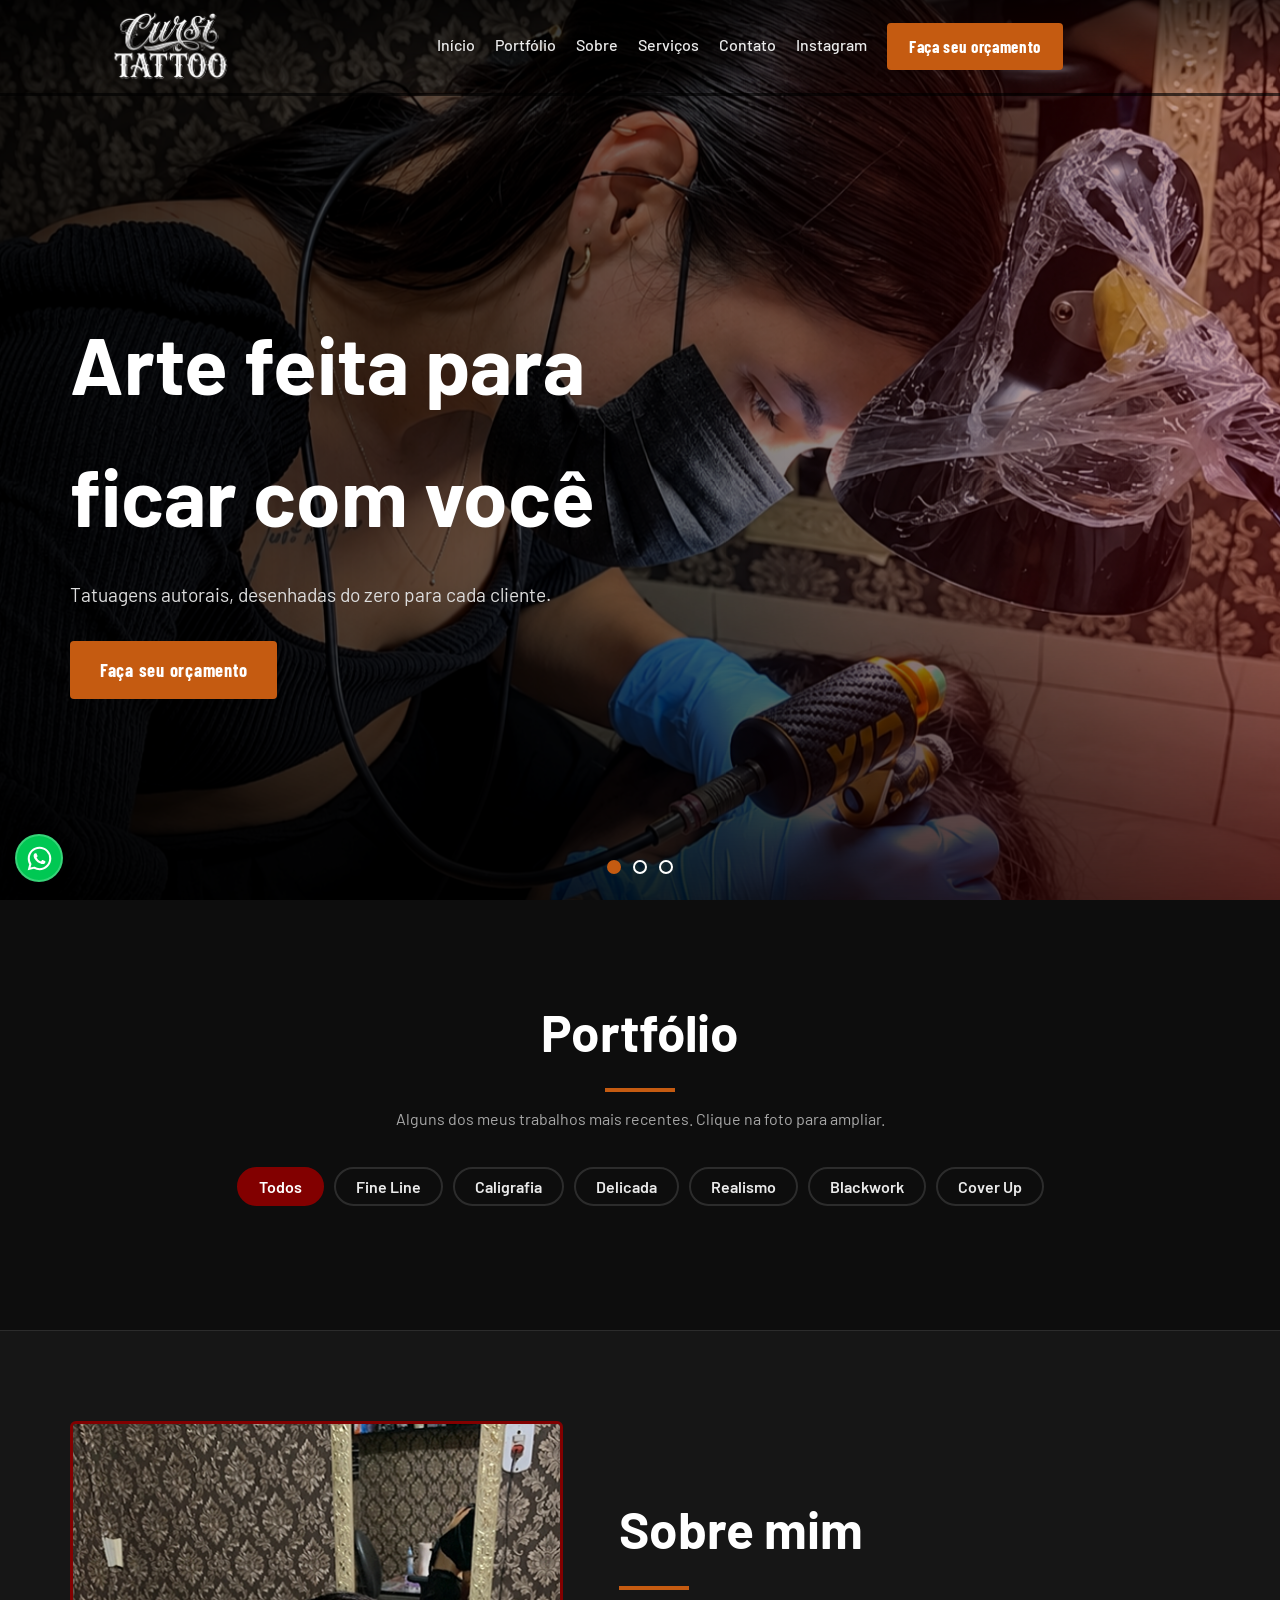
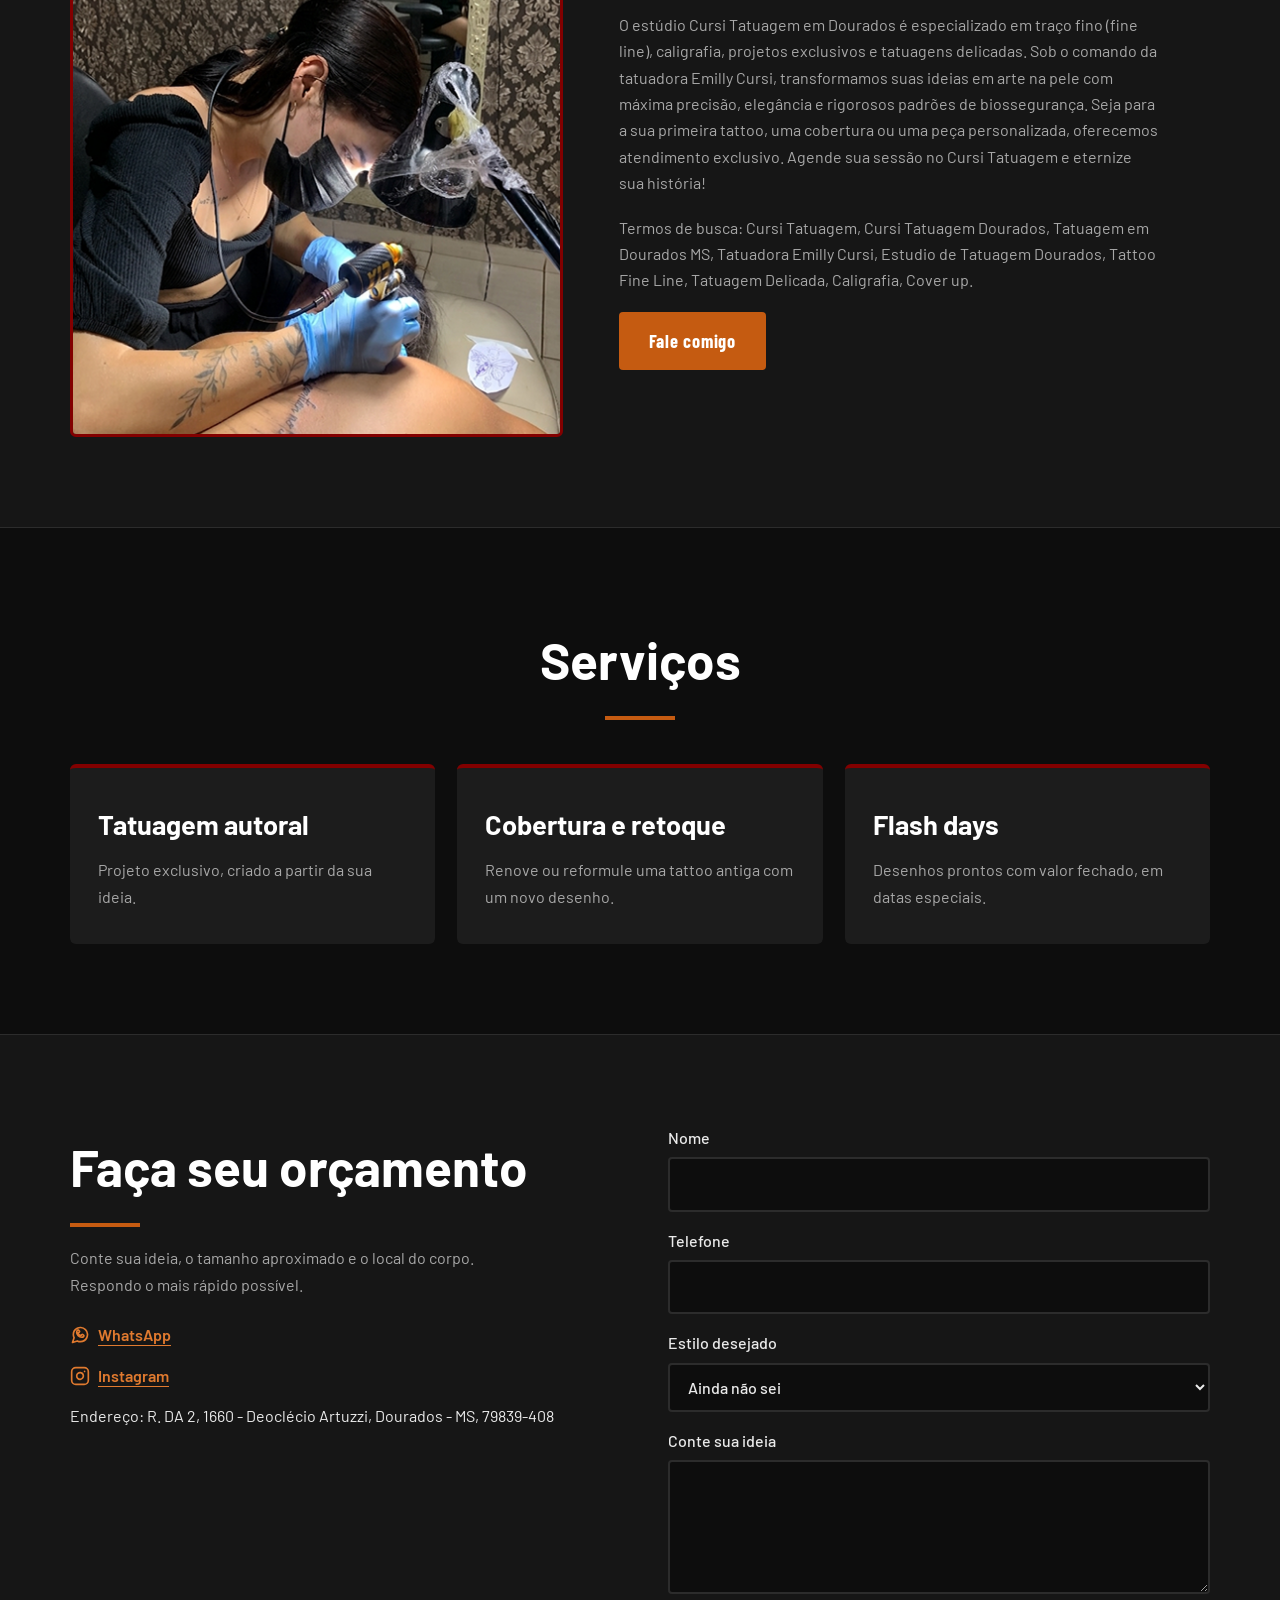
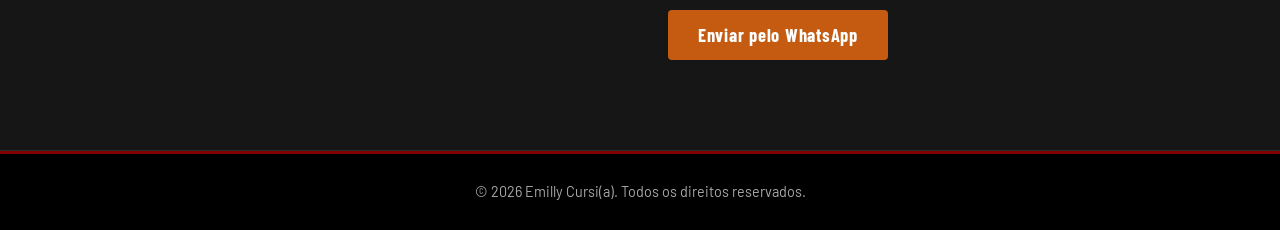
==== commit 2636f094: "Add files via upload" ====
--- a/index.html
+++ b/index.html
@@ -71,9 +71,7 @@
             <div class="container">
                 <h2 class="titulo">Portfólio</h2>
                 <p class="subtitulo">Alguns dos meus trabalhos mais recentes. Clique na foto para ampliar.</p>
-
                 <div class="filtros" id="filtros" role="group" aria-label="Filtrar por estilo"></div>
-
                 <div class="galeria" id="galeria">
                     <!-- As imagens aparecem aqui automaticamente pelo JavaScript -->
                 </div>
--- a/style.css
+++ b/style.css
@@ -522,4 +522,3 @@
     flex: 1; /* Faz o menu ocupar o espaço restante e centralizar */
     gap: 20px;
 }
-
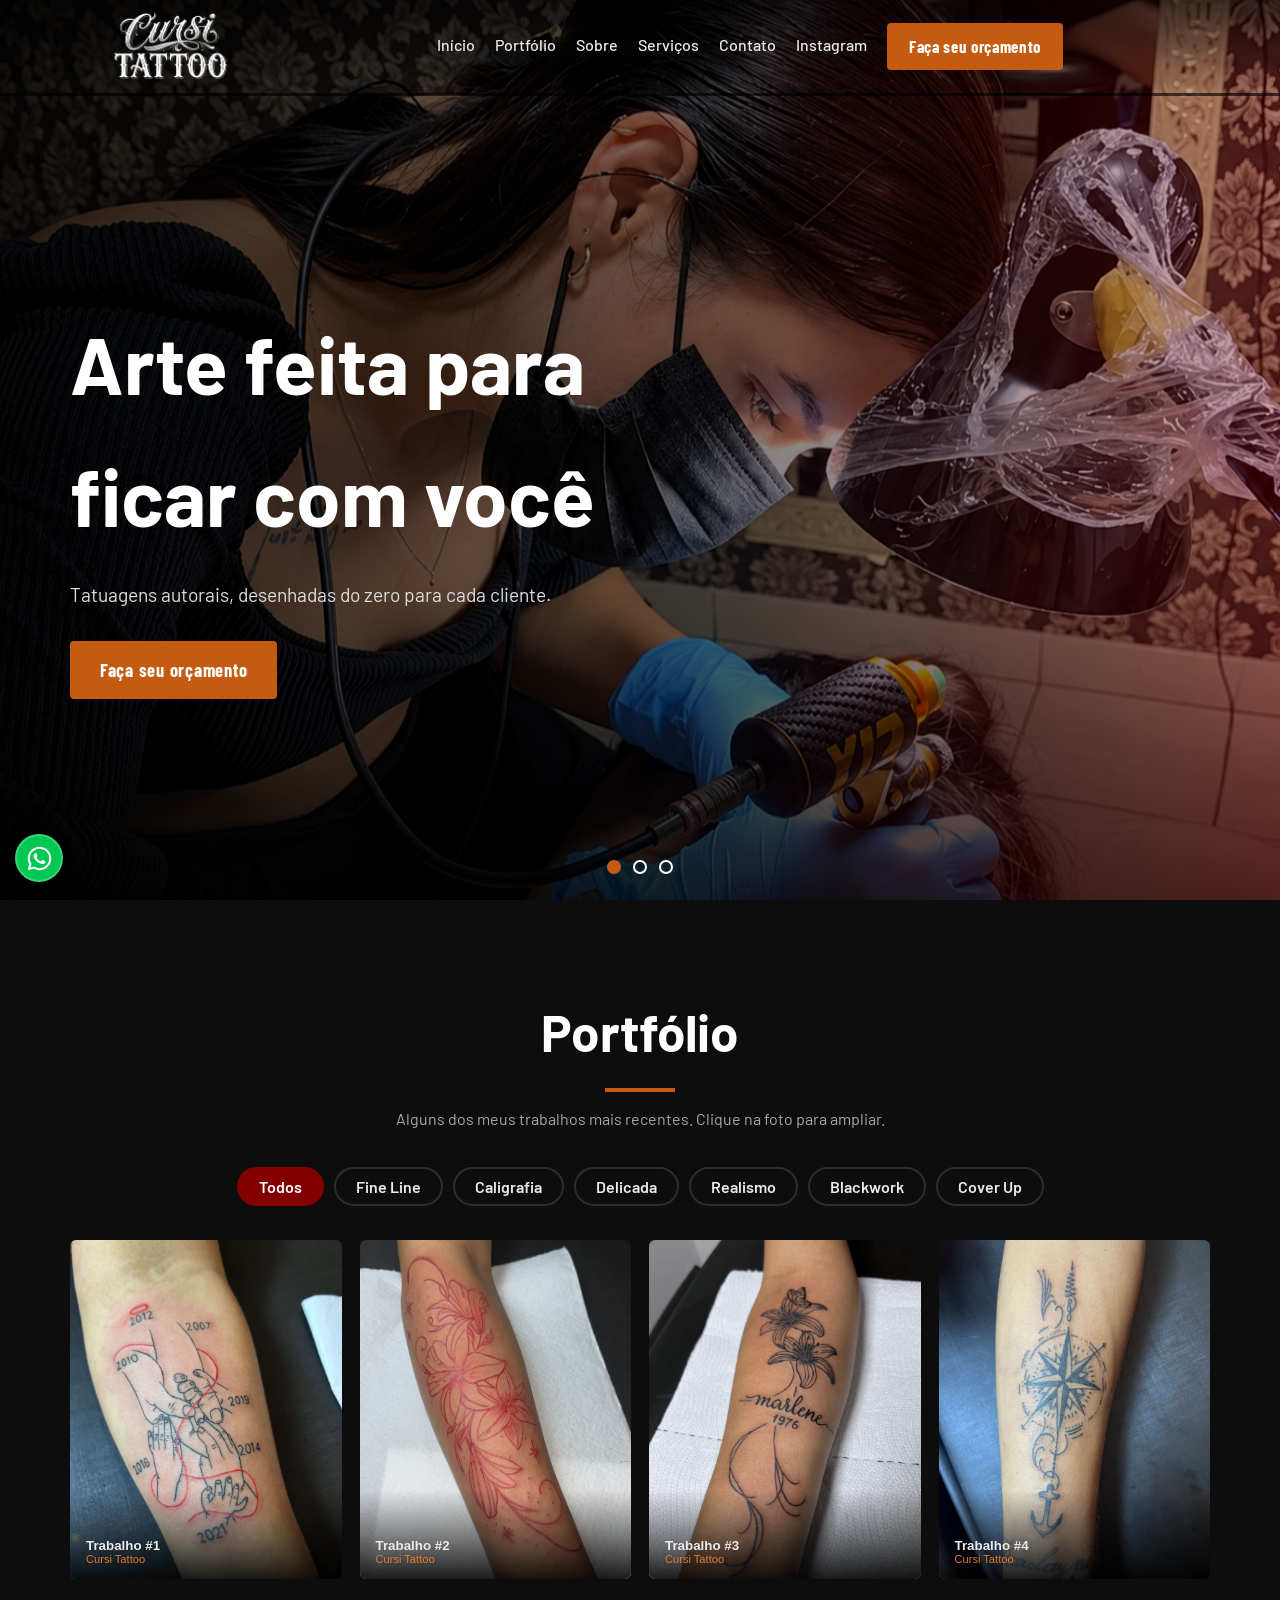
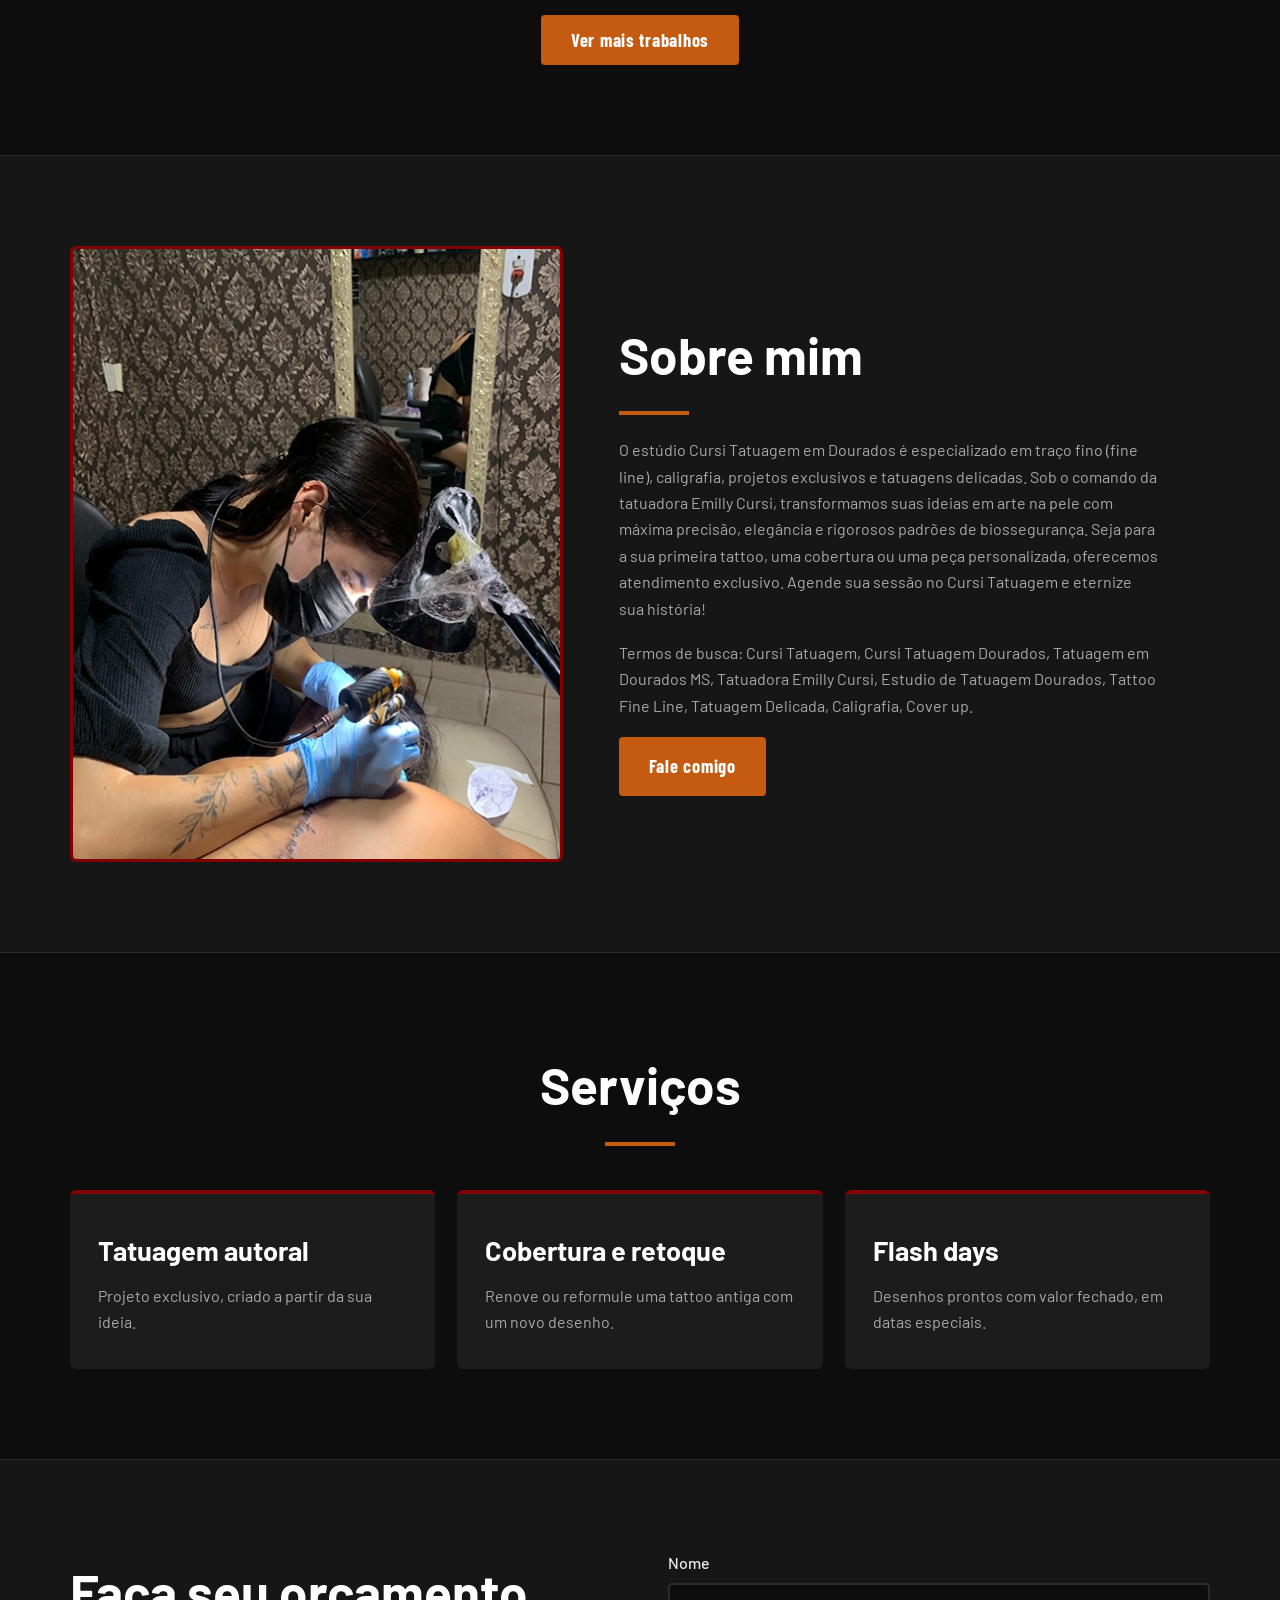
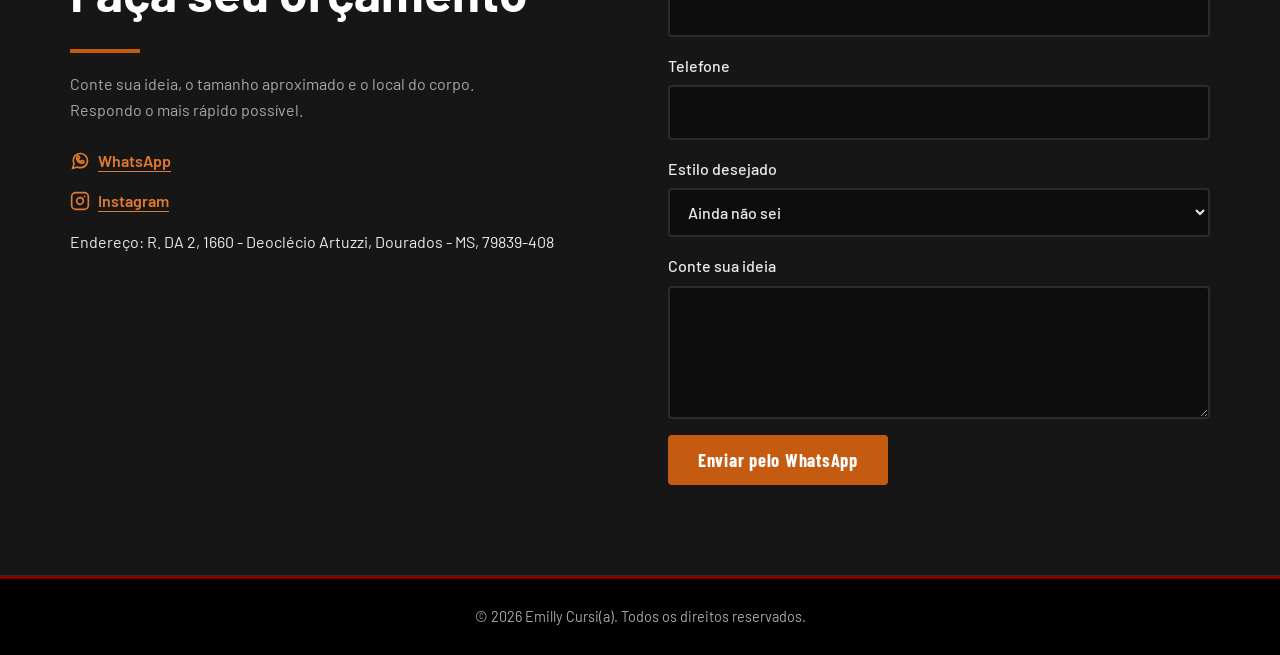
==== commit 093b5077: "Add files via upload" ====
--- a/index.html
+++ b/index.html
@@ -66,7 +66,7 @@
             <div class="hero__pontos" id="hero-pontos" role="tablist" aria-label="Escolher slide"></div>
         </section>
 
-        <!-- PORTFÓLIO -->
+       <!-- PORTFÓLIO -->
         <section class="secao" id="portfolio">
             <div class="container">
                 <h2 class="titulo">Portfólio</h2>
@@ -74,6 +74,9 @@
                 <div class="filtros" id="filtros" role="group" aria-label="Filtrar por estilo"></div>
                 <div class="galeria" id="galeria">
                     <!-- As imagens aparecem aqui automaticamente pelo JavaScript -->
+                </div>
+                <div class="galeria__mais">
+                    <button type="button" class="btn btn--cta" id="btn-ver-mais">Ver mais trabalhos</button>
                 </div>
             </div>
         </section>
@@ -192,3 +195,4 @@
     <script src="script.js"></script>
 </body>
 </html>
+</html>
--- a/style.css
+++ b/style.css
@@ -244,6 +244,13 @@
 .filtro.ativo { background: var(--vinho); border-color: var(--vinho); color: #fff; }
 
 /* ---------- Galeria ---------- */
+.galeria__mais {
+    margin-top: 36px;
+    text-align: center;
+}
+.galeria__mais[hidden] {
+    display: none;
+}
 .galeria {
     display: grid;
     grid-template-columns: repeat(auto-fill, minmax(260px, 1fr));
@@ -521,4 +528,4 @@
     justify-content: center;
     flex: 1; /* Faz o menu ocupar o espaço restante e centralizar */
     gap: 20px;
-}
+}
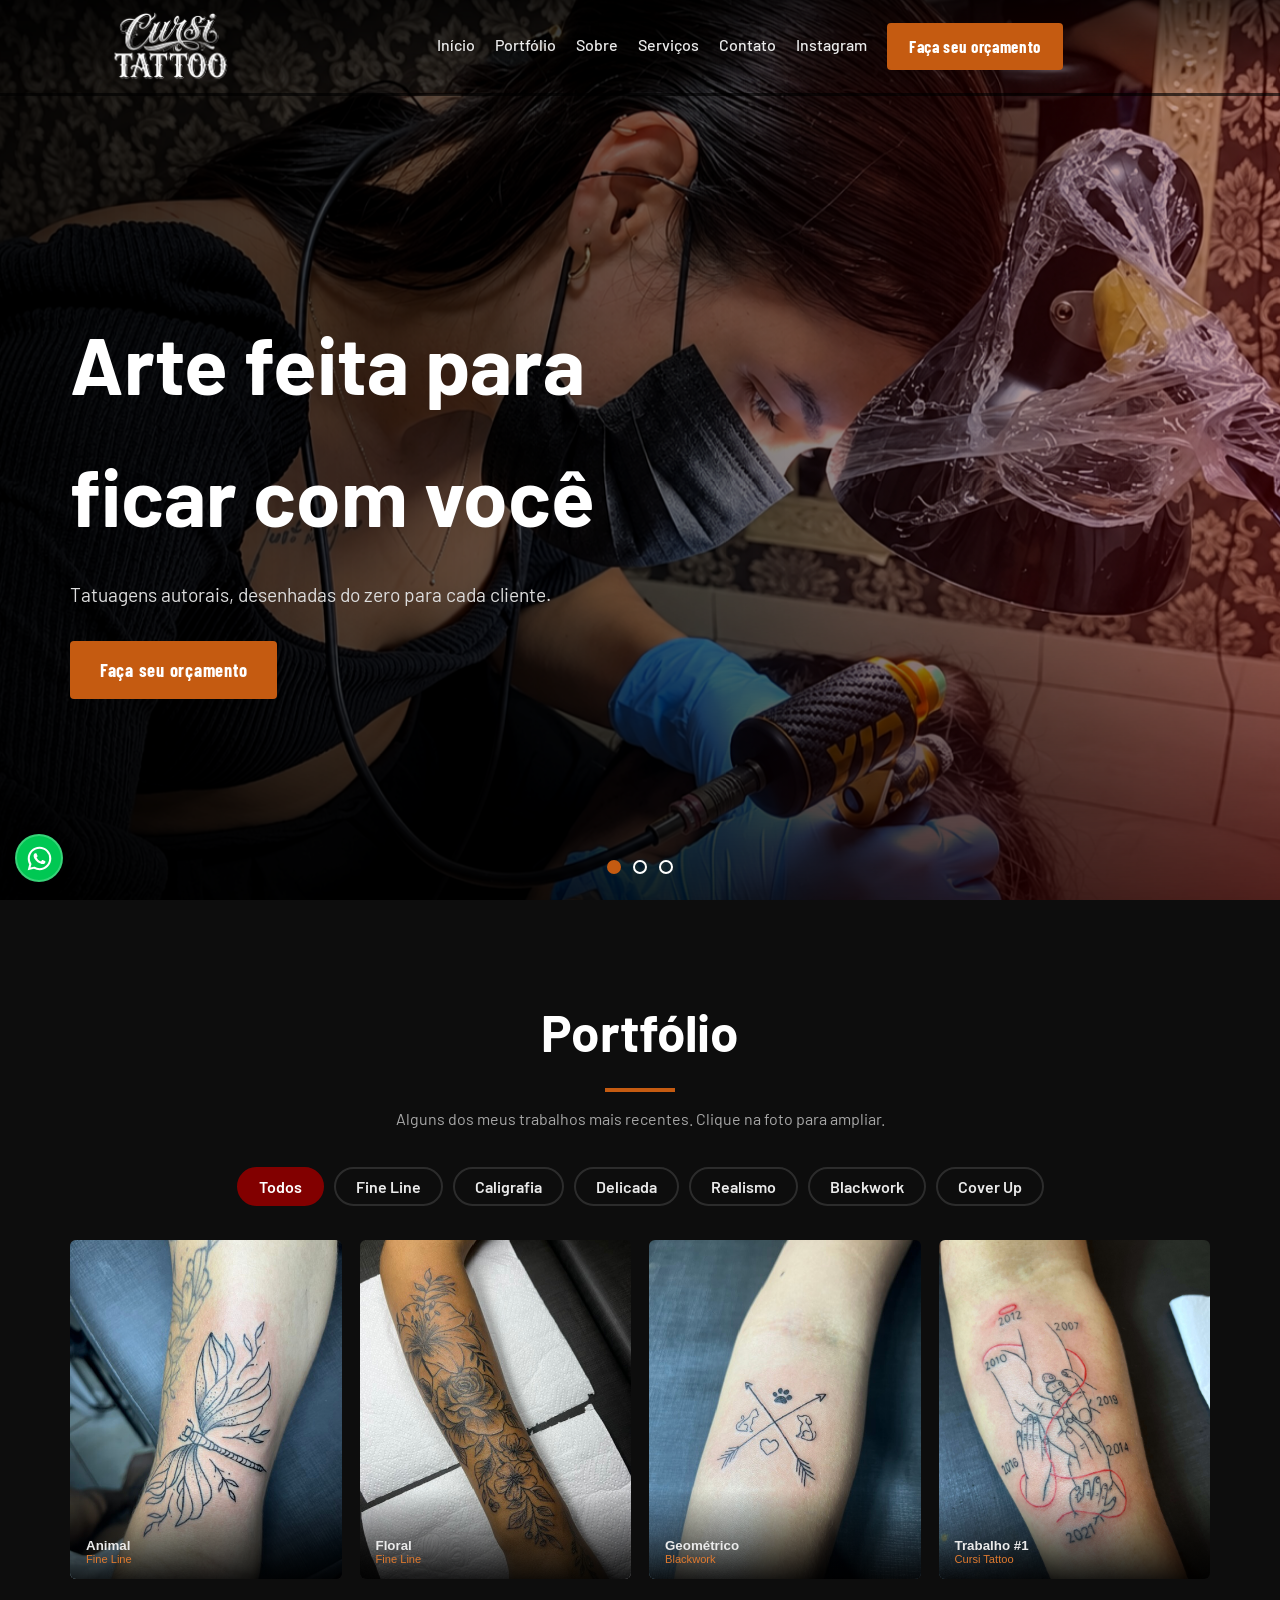
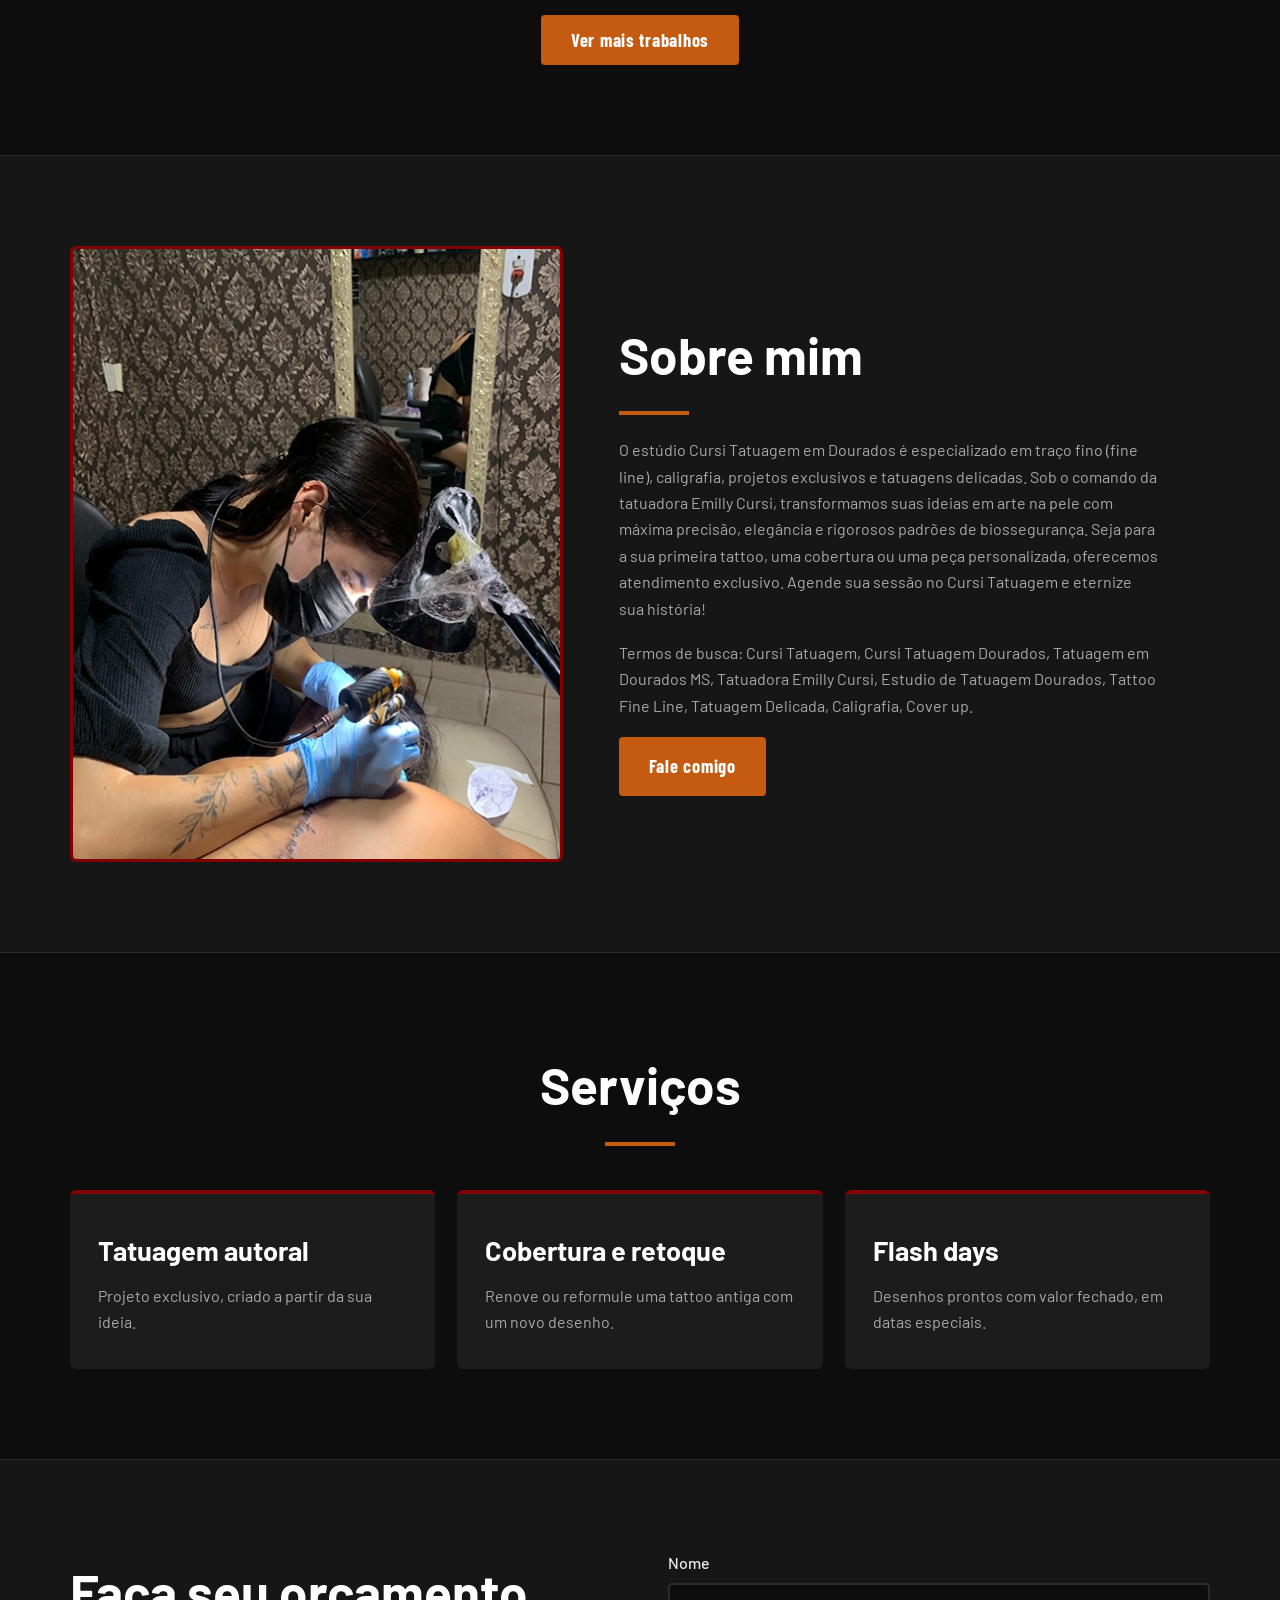
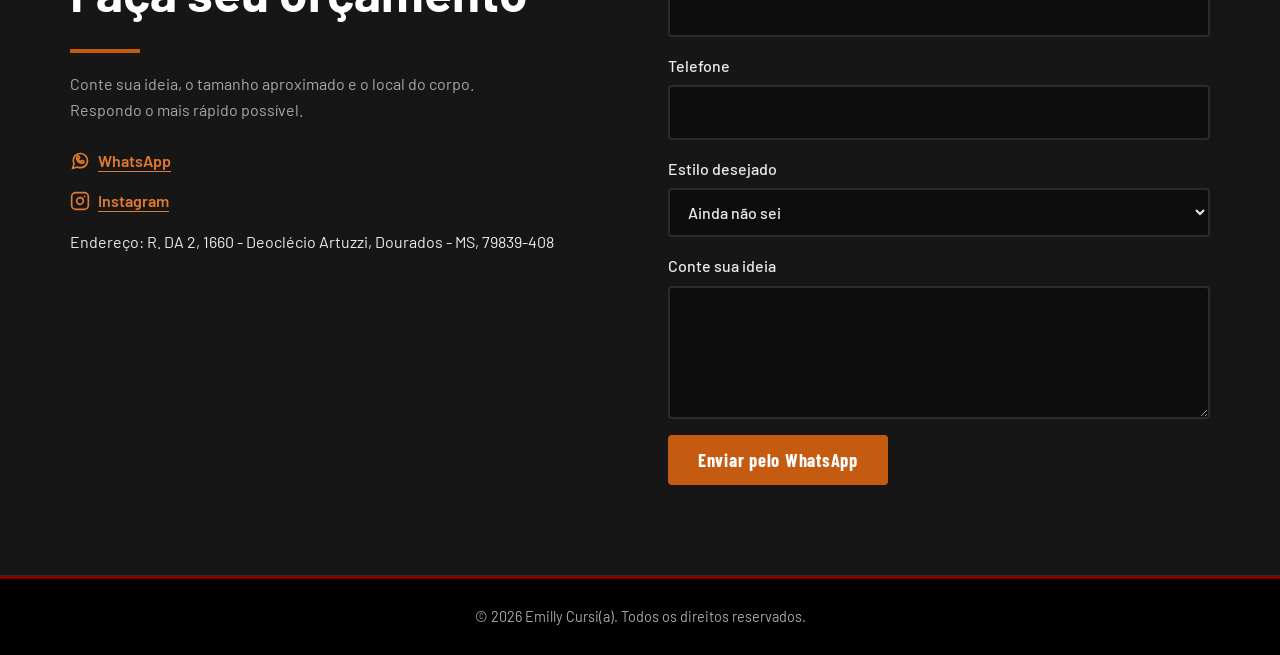
==== commit b1f37417: "Add files via upload" ====
--- a/index.html
+++ b/index.html
@@ -18,7 +18,7 @@
     <!-- CABEÇALHO -->
     <header class="topo" id="topo">
         <div class="topo__barra container">
-            <a href="#inicio" class="logo" aria-label="Página inicial">
+            <a href="admin.html" class="logo" aria-label="Página inicial">
                 <img src="imagens/logo.png" alt="Logotipo" width="400" height="120">
             </a>
 
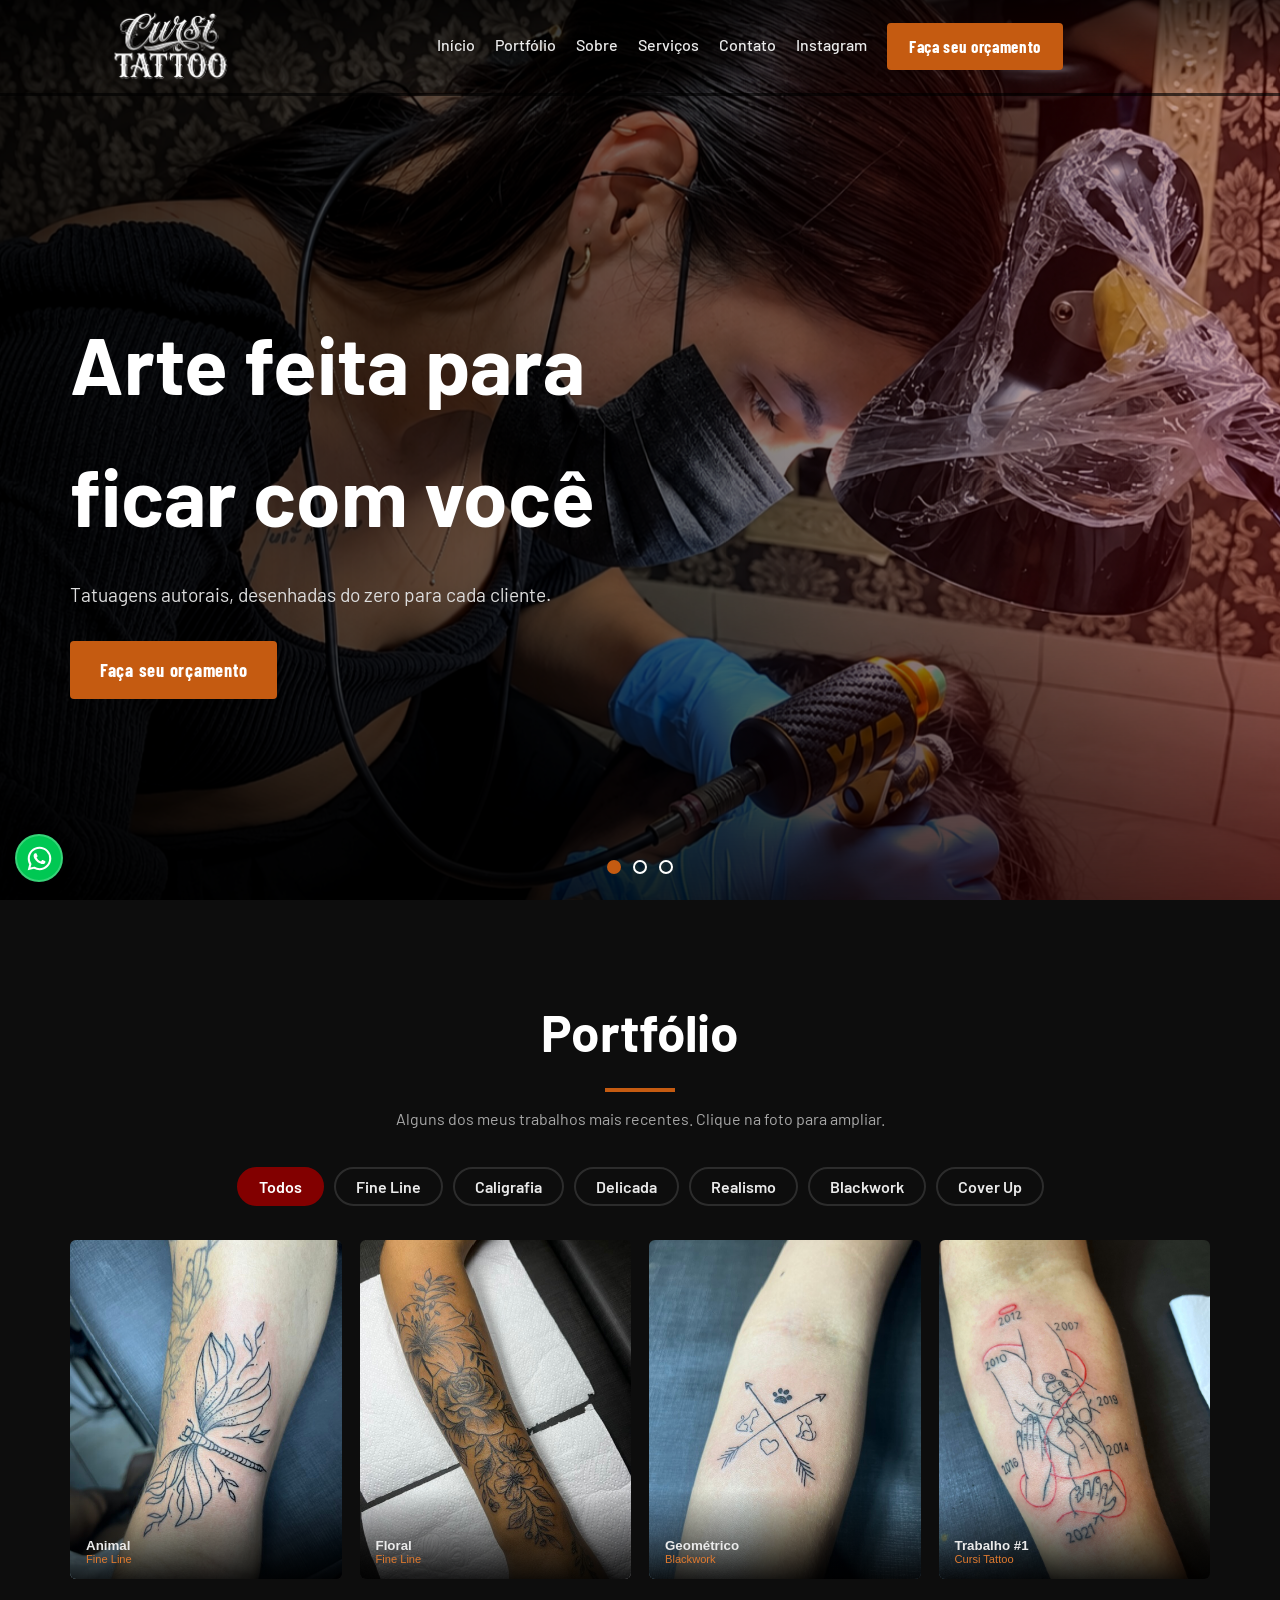
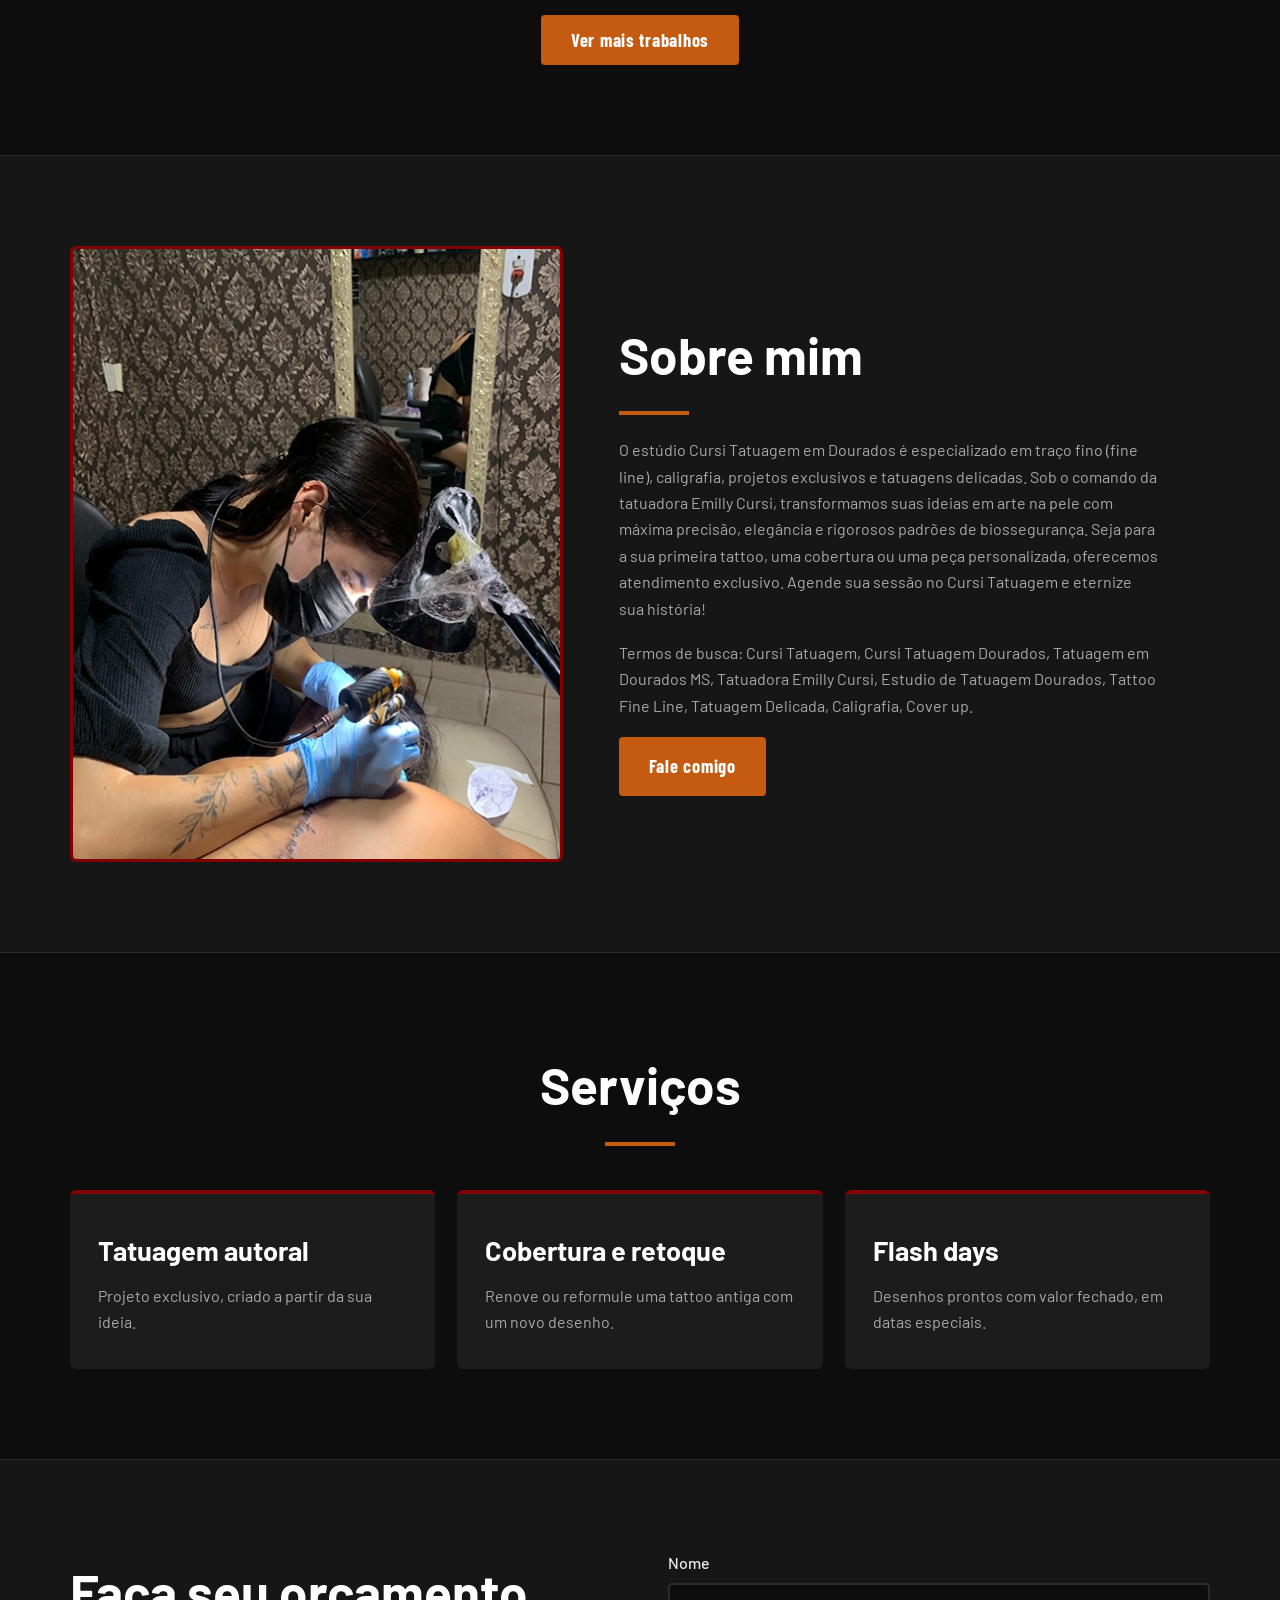
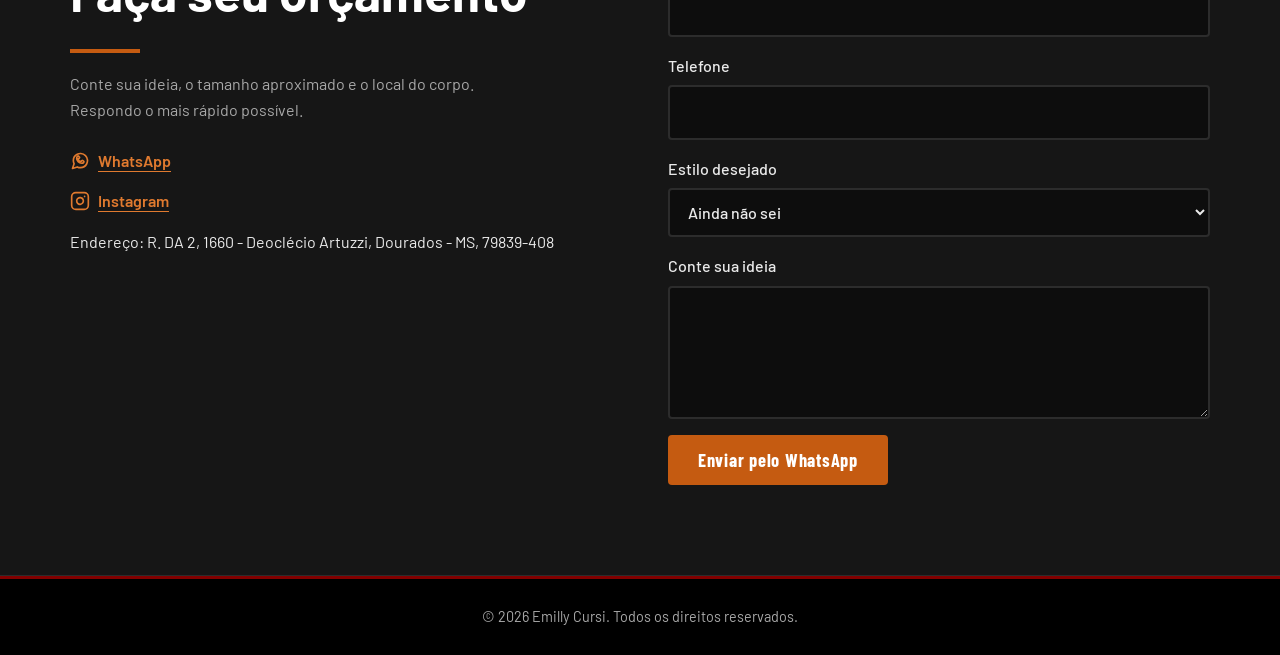
==== commit 4a3f39af: "Add files via upload" ====
--- a/index.html
+++ b/index.html
@@ -11,15 +11,14 @@
     <link rel="preconnect" href="https://fonts.gstatic.com" crossorigin>
     <link href="https://fonts.googleapis.com/css2?family=Barlow+Condensed:wght@500;600;700&family=Barlow:wght@400;500;600&display=swap" rel="stylesheet">
     <link rel="stylesheet" href="style.css">
-	<link rel="stylesheet" href="https://cloudflare.com">
 </head>
-<body>
+<body oncontextmenu="return false;" onselectstart="return false;" ondragstart="return false;">
 <button id="btn-topo" title="Voltar ao topo">↑</button>
     <!-- CABEÇALHO -->
     <header class="topo" id="topo">
         <div class="topo__barra container">
             <a href="admin.html" class="logo" aria-label="Página inicial">
-                <img src="imagens/logo.png" alt="Logotipo" width="400" height="120">
+                <img src="imagens/logo.png" alt="Logotipo" width="400" height="120" draggable="false">
             </a>
 
             <button class="menu-btn" id="menu-btn" aria-label="Abrir menu" aria-expanded="false" aria-controls="menu">
@@ -32,7 +31,7 @@
                 <a href="#sobre">Sobre</a>
                 <a href="#servicos">Serviços</a>
                 <a href="#contato">Contato</a>
-				<a href="https://instagram.com" id="link-insta" target="_blank" rel="noopener"><i class="fa-brands fa-instagram"></i> Instagram</li>
+                <a href="https://www.instagram.com/cursi_gaby_tattoo" target="_blank" rel="noopener">Instagram</a>
                 <a href="#contato" class="btn btn--cta menu__cta">Faça seu orçamento</a>
             </nav>
         </div>
@@ -85,7 +84,7 @@
         <section class="secao secao--escura" id="sobre">
             <div class="container sobre">
                 <div class="sobre__foto">
-                    <img src="imagens/perfil.png" alt="Foto do tatuador(a)" onerror="this.parentElement.classList.add('sem-foto')">
+                    <img src="imagens/perfil.png" alt="Foto do tatuador(a)" onerror="this.parentElement.classList.add('sem-foto')" draggable="false">
                 </div>
                 <div class="sobre__texto">
                     <h2 class="titulo titulo--esq">Sobre mim</h2>
@@ -127,7 +126,7 @@
                     <ul class="contato__lista">
                         <li>
                             <a href="https://wa.me/5567992175023" id="link-whats" target="_blank" rel="noopener" style="display: inline-flex; align-items: center; gap: 8px;">
-                                <svg xmlns="http://w3.org" width="20" height="20" viewBox="0 0 24 24" fill="none" stroke="currentColor" stroke-width="2" stroke-linecap="round" stroke-linejoin="round">
+                                <svg xmlns="http://www.w3.org" width="20" height="20" viewBox="0 0 24 24" fill="none" stroke="currentColor" stroke-width="2" stroke-linecap="round" stroke-linejoin="round">
                                     <path d="M21 11.5a8.38 8.38 0 0 1-.9 3.8 8.5 8.5 0 0 1-7.6 4.7 8.38 8.38 0 0 1-3.8-.9L3 21l1.9-5.7a8.38 8.38 0 0 1-.9-3.8 8.5 8.5 0 0 1 4.7-7.6 8.38 8.38 0 0 1 3.8-.9h.5a8.48 8.48 0 0 1 8 8v.5z"></path>
                                     <path d="M9.5 9.5c.3 1.5 1.5 2.7 3 3 .5.1 1-.2 1.3-.6l.5-.5c.3-.3.8-.3 1.1 0l1.1 1.1c.3.3.3.8 0 1.1-.6.7-1.5 1.1-2.5 1.1-3.3 0-6-2.7-6-6 0-1 .4-1.9 1.1-2.5.3-.3.8-.3 1.1 0l1.1 1.1c.3.3.3.8 0 1.1l-.5.5c-.4.3-.7.8-.6 1.3z"></path>
                                 </svg>
@@ -136,7 +135,7 @@
                         </li>
                         <li>
                             <a href="https://www.instagram.com/cursi_gaby_tattoo" id="link-insta" target="_blank" rel="noopener" style="display: inline-flex; align-items: center; gap: 8px;">
-                                <svg xmlns="http://w3.org" width="20" height="20" viewBox="0 0 24 24" fill="none" stroke="currentColor" stroke-width="2" stroke-linecap="round" stroke-linejoin="round">
+                                <svg xmlns="http://www.w3.org" width="20" height="20" viewBox="0 0 24 24" fill="none" stroke="currentColor" stroke-width="2" stroke-linecap="round" stroke-linejoin="round">
                                     <rect x="2" y="2" width="20" height="20" rx="5" ry="5"></rect>
                                     <path d="M16 11.37A4 4 0 1 1 12.63 8 4 4 0 0 1 16 11.37z"></path>
                                     <line x1="17.5" y1="6.5" x2="17.51" y2="6.5"></line>
@@ -168,8 +167,7 @@
 
     <footer class="rodape">
         <div class="container rodape__linha">
-            <p>&copy; 2026 Emilly Cursi(a). Todos os direitos reservados.</p>
-            
+            <p>&copy; 2026 Emilly Cursi. Todos os direitos reservados.</p>
         </div>
     </footer>
 
@@ -177,11 +175,10 @@
     <div class="lightbox" id="lightbox" hidden>
         <button class="lightbox__fechar" id="lightbox-fechar" aria-label="Fechar">&times;</button>
         <figure>
-            <img id="lightbox-img" src="" alt="">
+            <img id="lightbox-img" src="" alt="" draggable="false">
             <figcaption id="lightbox-legenda"></figcaption>
         </figure>
     </div>
-
 
     <!-- BOTÃO FIXO DO WHATSAPP -->
     <a class="whatsapp-flutuante" id="whatsapp-flutuante"
@@ -192,7 +189,25 @@
         </svg>
     </a>
 
+    <!-- SCRIPT DE SEGURANÇA E BLOQUEIOS -->
+    <script>
+        // Bloqueia o botão direito do mouse em todo o site
+        document.addEventListener('contextmenu', event => event.preventDefault());
+
+        // Bloqueia atalhos comuns de inspeção e salvamento (F12, Ctrl+U, Ctrl+Shift+I, Ctrl+S)
+        document.addEventListener('keydown', function(event) {
+            if (
+                event.keyCode === 123 || // F12
+                (event.ctrlKey && event.shiftKey && (event.keyCode === 73 || event.keyCode === 74)) || // Ctrl+Shift+I / J
+                (event.ctrlKey && event.keyCode === 85) || // Ctrl+U (Ver código-fonte)
+                (event.ctrlKey && event.keyCode === 83)    // Ctrl+S (Salvar página)
+            ) {
+                event.preventDefault();
+                return false;
+            }
+        });
+    </script>
+
     <script src="script.js"></script>
 </body>
-</html>
 </html>
